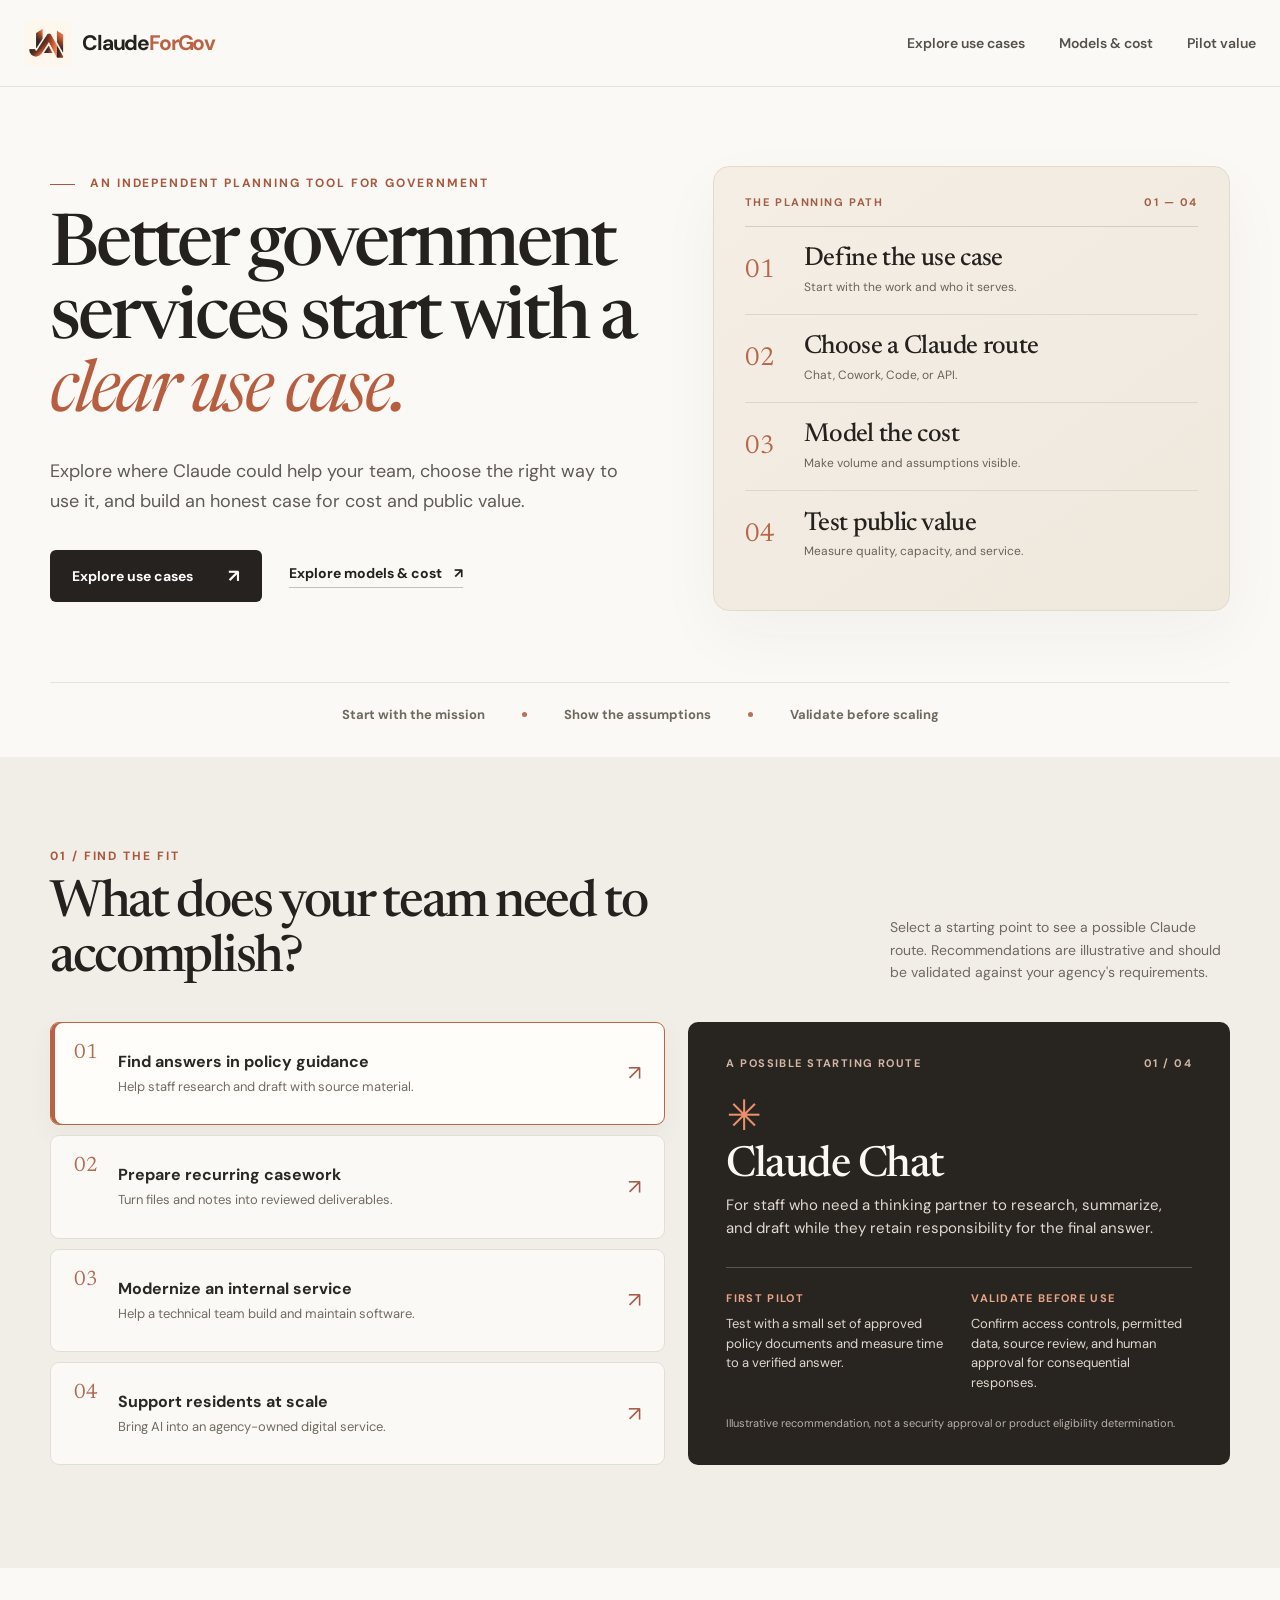
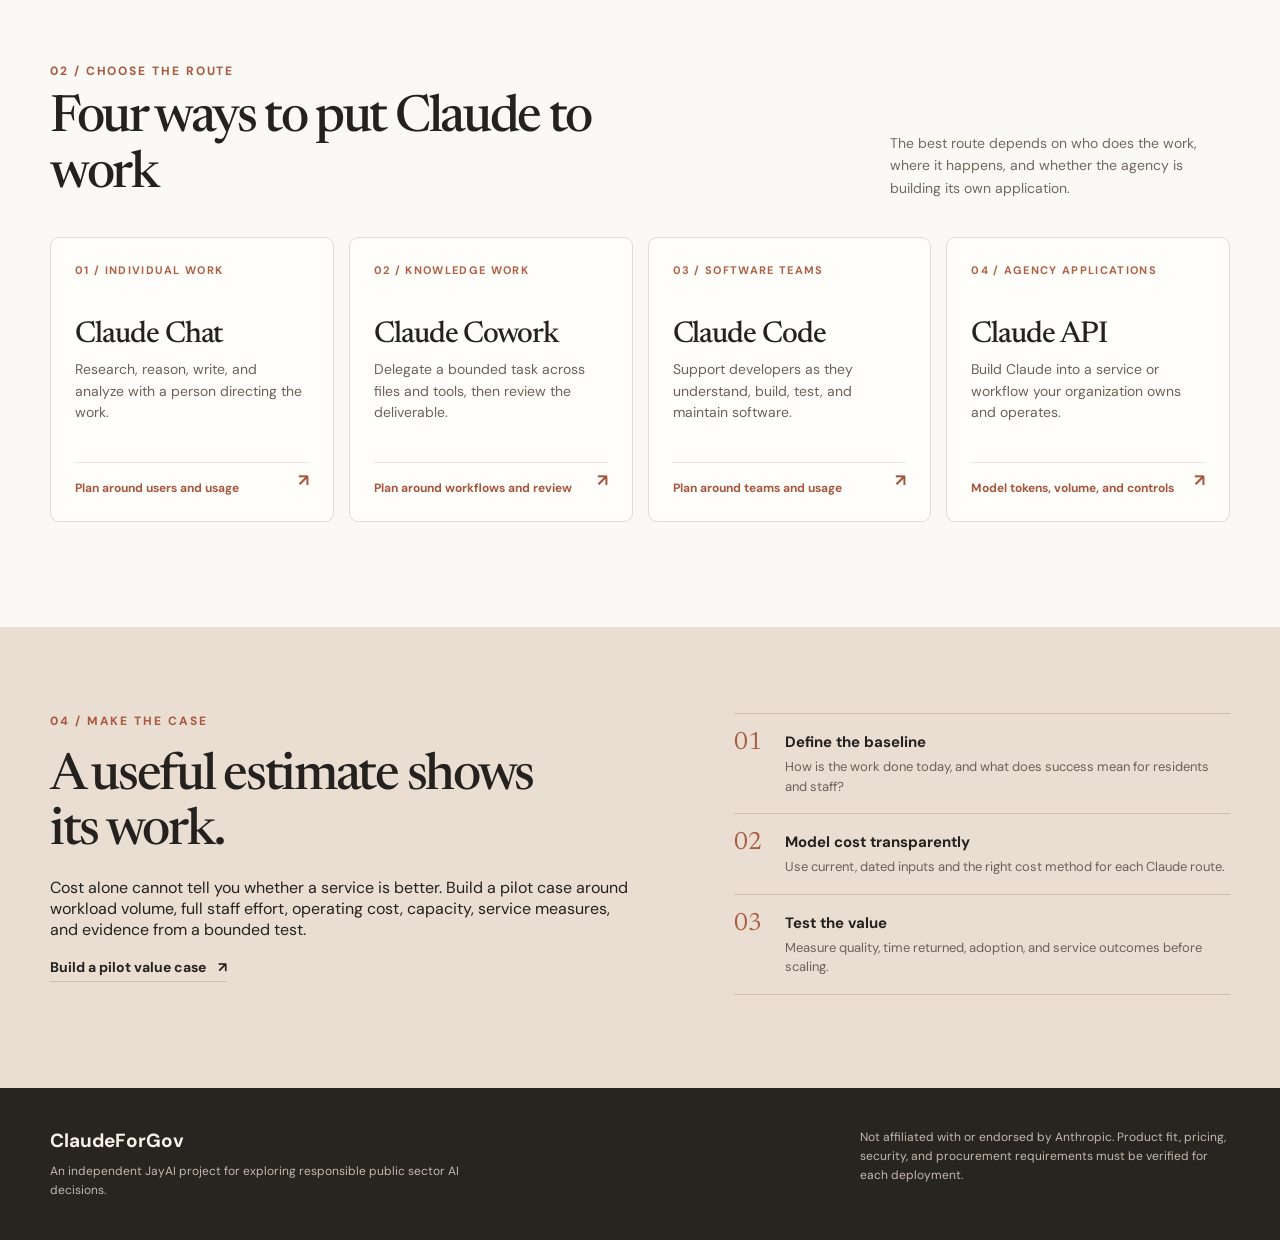
==== index.html @ d227c463 "Add pilot value planner and use case cost handoffs" ====
<!doctype html>
<html lang="en">
  <head>
    <meta charset="UTF-8" />
    <meta name="viewport" content="width=device-width, initial-scale=1" />
    <meta name="theme-color" content="#faf9f5" />
    <meta name="description" content="Explore how government teams could use Claude to improve service delivery, estimate cost, and plan measurable outcomes." />
    <title>ClaudeForGov | Explore a path from use case to public value</title>
    <link rel="icon" href="assets/claudeforgov-jayai-logo-clay.png" type="image/png" />
    <link rel="stylesheet" href="styles.css" />
    <script src="app.js" defer></script>
  </head>
  <body>
    <a class="skip-link" href="#main">Skip to content</a>
    <header class="site-header">
      <div class="header-inner">
        <a class="brand" href="#top" aria-label="ClaudeForGov home">
          <img src="assets/claudeforgov-jayai-logo-clay.png" alt="" width="48" height="48" />
          <span>Claude<span class="brand-accent">ForGov</span></span>
        </a>
        <nav aria-label="Main navigation">
          <a href="use-cases.html">Explore use cases</a>
          <a href="models.html">Models & cost</a>
          <a href="pilot-value.html">Pilot value</a>
        </nav>
      </div>
    </header>

    <main id="main">
      <section class="hero wrap" id="top" aria-labelledby="hero-title">
        <div class="hero-copy">
          <p class="eyebrow"><span class="eyebrow-rule"></span> An independent planning tool for government</p>
          <h1 id="hero-title">Better government services start with a <em>clear use case.</em></h1>
          <p class="hero-lede">Explore where Claude could help your team, choose the right way to use it, and build an honest case for cost and public value.</p>
          <div class="hero-actions">
            <a class="button button-primary" href="use-cases.html">Explore use cases <span aria-hidden="true">↗</span></a>
            <a class="text-link" href="models.html">Explore models & cost <span aria-hidden="true">↗</span></a>
          </div>
        </div>
        <div class="hero-path">
          <div class="path-heading"><span>The planning path</span><span>01 — 04</span></div>
          <ol class="path-steps">
            <li><span class="path-number">01</span><div><strong>Define the use case</strong><p>Start with the work and who it serves.</p></div></li>
            <li><span class="path-number">02</span><div><strong>Choose a Claude route</strong><p>Chat, Cowork, Code, or API.</p></div></li>
            <li><span class="path-number">03</span><div><strong>Model the cost</strong><p>Make volume and assumptions visible.</p></div></li>
            <li><span class="path-number">04</span><div><strong>Test public value</strong><p>Measure quality, capacity, and service.</p></div></li>
          </ol>
        </div>
      </section>

      <div class="trust-line wrap" aria-label="Planning principles">
        <span>Start with the mission</span><span class="principle-separator" aria-hidden="true"></span>
        <span>Show the assumptions</span><span class="principle-separator" aria-hidden="true"></span>
        <span>Validate before scaling</span>
      </div>

      <section class="explore-section" id="explore" aria-labelledby="explore-title">
        <div class="wrap">
          <div class="section-heading">
            <div><p class="eyebrow">01 / Find the fit</p><h2 id="explore-title">What does your team need to accomplish?</h2></div>
            <p>Select a starting point to see a possible Claude route. Recommendations are illustrative and should be validated against your agency's requirements.</p>
          </div>
          <div class="explore-layout">
            <div class="scenario-list" role="group" aria-label="Government use case examples">
              <button class="scenario is-active" type="button" data-scenario="policy" aria-pressed="true"><span class="scenario-number">01</span><span class="scenario-text"><strong>Find answers in policy guidance</strong><small>Help staff research and draft with source material.</small></span><span class="scenario-arrow" aria-hidden="true">↗</span></button>
              <button class="scenario" type="button" data-scenario="casework" aria-pressed="false"><span class="scenario-number">02</span><span class="scenario-text"><strong>Prepare recurring casework</strong><small>Turn files and notes into reviewed deliverables.</small></span><span class="scenario-arrow" aria-hidden="true">↗</span></button>
              <button class="scenario" type="button" data-scenario="software" aria-pressed="false"><span class="scenario-number">03</span><span class="scenario-text"><strong>Modernize an internal service</strong><small>Help a technical team build and maintain software.</small></span><span class="scenario-arrow" aria-hidden="true">↗</span></button>
              <button class="scenario" type="button" data-scenario="resident" aria-pressed="false"><span class="scenario-number">04</span><span class="scenario-text"><strong>Support residents at scale</strong><small>Bring AI into an agency-owned digital service.</small></span><span class="scenario-arrow" aria-hidden="true">↗</span></button>
            </div>
            <article class="recommendation" aria-live="polite" aria-atomic="true">
              <div class="recommendation-top"><span class="result-label">A possible starting route</span><span class="result-indicator" id="result-index">01 / 04</span></div>
              <div class="route-symbol" aria-hidden="true" id="route-symbol">✳</div>
              <h3 id="route-title">Claude Chat</h3>
              <p class="result-purpose" id="route-purpose">For staff who need a thinking partner to research, summarize, and draft while they retain responsibility for the final answer.</p>
              <div class="result-divider"></div>
              <dl class="result-details"><div><dt>First pilot</dt><dd id="pilot-text">Test with a small set of approved policy documents and measure time to a verified answer.</dd></div><div><dt>Validate before use</dt><dd id="check-text">Confirm access controls, permitted data, source review, and human approval for consequential responses.</dd></div></dl>
              <p class="result-note">Illustrative recommendation, not a security approval or product eligibility determination.</p>
            </article>
          </div>
        </div>
      </section>

      <section class="routes-section wrap" id="routes" aria-labelledby="routes-title">
        <div class="section-heading routes-heading"><div><p class="eyebrow">02 / Choose the route</p><h2 id="routes-title">Four ways to put Claude to work</h2></div><p>The best route depends on who does the work, where it happens, and whether the agency is building its own application.</p></div>
        <div class="route-grid">
          <article class="route-card"><span class="route-card-index">01 / Individual work</span><h3>Claude Chat</h3><p>Research, reason, write, and analyze with a person directing the work.</p><span class="route-card-foot">Plan around users and usage <span aria-hidden="true">↗</span></span></article>
          <article class="route-card"><span class="route-card-index">02 / Knowledge work</span><h3>Claude Cowork</h3><p>Delegate a bounded task across files and tools, then review the deliverable.</p><span class="route-card-foot">Plan around workflows and review <span aria-hidden="true">↗</span></span></article>
          <article class="route-card"><span class="route-card-index">03 / Software teams</span><h3>Claude Code</h3><p>Support developers as they understand, build, test, and maintain software.</p><span class="route-card-foot">Plan around teams and usage <span aria-hidden="true">↗</span></span></article>
          <article class="route-card"><span class="route-card-index">04 / Agency applications</span><h3>Claude API</h3><p>Build Claude into a service or workflow your organization owns and operates.</p><a class="route-card-foot" href="models.html">Model tokens, volume, and controls <span aria-hidden="true">↗</span></a></article>
        </div>
      </section>

      <section class="approach-section" id="approach" aria-labelledby="approach-title"><div class="wrap approach-layout"><div><p class="eyebrow">04 / Make the case</p><h2 id="approach-title">A useful estimate shows its work.</h2><p>Cost alone cannot tell you whether a service is better. Build a pilot case around workload volume, full staff effort, operating cost, capacity, service measures, and evidence from a bounded test.</p><a class="text-link" href="pilot-value.html">Build a pilot value case <span aria-hidden="true">↗</span></a></div><ol class="approach-steps"><li><span>01</span><div><strong>Define the baseline</strong><p>How is the work done today, and what does success mean for residents and staff?</p></div></li><li><span>02</span><div><strong>Model cost transparently</strong><p>Use current, dated inputs and the right cost method for each Claude route.</p></div></li><li><span>03</span><div><strong>Test the value</strong><p>Measure quality, time returned, adoption, and service outcomes before scaling.</p></div></li></ol></div></section>
    </main>

    <footer class="site-footer"><div class="wrap footer-inner"><div><strong>ClaudeForGov</strong><p>An independent JayAI project for exploring responsible public sector AI decisions.</p></div><p>Not affiliated with or endorsed by Anthropic. Product fit, pricing, security, and procurement requirements must be verified for each deployment.</p></div></footer>
  </body>
</html>
---- styles.css ----
@import url('https://fonts.googleapis.com/css2?family=DM+Sans:wght@400;500;600;700&family=Newsreader:opsz,wght@6..72,400;6..72,500;6..72,600&display=swap');

:root{font-family:'DM Sans',system-ui,sans-serif;color:#24211e;background:#faf9f5;font-synthesis:none;scroll-behavior:smooth}
*{box-sizing:border-box}body{margin:0}button,a{font:inherit}a{color:inherit;text-decoration:none}button{cursor:pointer;color:inherit}img{display:block;max-width:100%}.wrap{width:min(1180px,calc(100% - 48px));margin-inline:auto}.skip-link{position:absolute;left:16px;top:-80px;background:#24211e;color:#fff;padding:12px;z-index:10}.skip-link:focus{top:10px}a:focus-visible,button:focus-visible{outline:3px solid #bd694b;outline-offset:4px}
.site-header{border-bottom:1px solid #e7e2d9;background:#faf9f5}.header-inner{width:min(1280px,calc(100% - 48px));margin:auto;min-height:86px;display:flex;align-items:center;justify-content:space-between;gap:30px}.brand{display:flex;align-items:center;gap:10px;font-size:21px;font-weight:700;letter-spacing:-.055em;white-space:nowrap}.brand img{width:48px;height:48px;object-fit:cover;border-radius:9px}.brand-accent{color:#ba6245}.site-header nav{display:flex;gap:34px;font-size:14px;font-weight:600;color:#55504a}.site-header nav a:hover,.text-link:hover{color:#b96043}
.hero{min-height:595px;display:grid;grid-template-columns:minmax(0,1.08fr) minmax(0,.92fr);align-items:center;gap:56px;padding-block:72px 64px}.eyebrow{font-size:12px;font-weight:700;letter-spacing:.16em;text-transform:uppercase;color:#a9573d;margin:0 0 21px}.eyebrow-rule{display:inline-block;width:25px;height:1px;background:currentColor;vertical-align:middle;margin-right:10px}.hero h1,.section-heading h2,.approach-layout h2{font-family:Newsreader,Georgia,serif;letter-spacing:-.045em;font-weight:500}.hero h1{font-size:clamp(51px,5.6vw,80px);line-height:1.02;max-width:720px;margin:0}.hero h1 em{font-weight:400;color:#b85e40}.hero-lede{font-size:18px;line-height:1.65;max-width:590px;color:#625b54;margin:26px 0 33px}.hero-actions{display:flex;align-items:center;gap:27px;flex-wrap:wrap}.button{display:inline-flex;align-items:center;justify-content:center;gap:35px;padding:17px 22px;border-radius:6px;font-weight:700;font-size:14px}.button-primary{background:#25221f;color:white}.button-primary:hover{background:#a9573d}.button span{font-size:18px;line-height:0}.text-link{font-size:14px;font-weight:700;border-bottom:1px solid #c7bfb6;padding-bottom:5px}.text-link span{margin-left:9px}
.hero-path{min-height:445px;min-width:0;padding:28px 31px 26px;border:1px solid #e5d9ca;border-radius:16px;background:linear-gradient(145deg,#f5eee5,#eee8dd);box-shadow:0 24px 65px #5138290b}.path-heading{display:flex;justify-content:space-between;gap:15px;padding-bottom:17px;border-bottom:1px solid #d9cbbd;color:#a35e46;font-size:11px;font-weight:700;letter-spacing:.14em;text-transform:uppercase}.path-steps{list-style:none;margin:0;padding:0}.path-steps li{display:grid;grid-template-columns:42px minmax(0,1fr);gap:17px;align-items:center;min-height:88px;border-bottom:1px solid #e0d5c8}.path-steps li:last-child{border-bottom:0}.path-number{font-family:Newsreader,Georgia,serif;font-size:26px;color:#b9674b}.path-steps strong{display:block;font-family:Newsreader,Georgia,serif;font-size:26px;font-weight:500;letter-spacing:-.025em;line-height:1.1}.path-steps p{margin:5px 0 0;color:#6d6259;font-size:12px;line-height:1.45}
.trust-line{display:flex;align-items:center;justify-content:center;gap:37px;padding:23px 0 34px;color:#71685f;font-size:13px;font-weight:700;border-top:1px solid #e9e3da}.principle-separator{width:5px;height:5px;flex:0 0 5px;border-radius:50%;background:#ba7056}
.explore-section{background:#f1eee8;padding:91px 0 103px}.section-heading{display:flex;align-items:end;justify-content:space-between;gap:55px;margin-bottom:34px}.section-heading .eyebrow{margin-bottom:13px}.section-heading h2,.approach-layout h2{font-size:clamp(38px,4vw,56px);line-height:1.08;margin:0;max-width:650px}.section-heading>p{max-width:340px;margin:0 0 4px;color:#716960;font-size:14px;line-height:1.6}.explore-layout{display:grid;grid-template-columns:1fr .88fr;gap:23px}.scenario-list{display:grid;gap:10px}.scenario{background:#faf9f5;border:1px solid #e3ddd4;border-radius:9px;display:flex;align-items:center;text-align:left;gap:20px;min-height:98px;padding:20px 23px;color:#2b2723;transition:background .18s,border-color .18s,transform .18s}.scenario:hover{border-color:#bb806c;transform:translateY(-2px)}.scenario.is-active{background:#fffdf9;border-color:#b96447;box-shadow:inset 4px 0 #ba6245,0 9px 24px #4a37200d}.scenario-number{align-self:flex-start;font-family:Newsreader,serif;font-size:21px;color:#b5694f}.scenario-text{display:grid;gap:6px;flex:1}.scenario-text strong{font-size:16px}.scenario-text small{font-size:13px;line-height:1.4;color:#746b62}.scenario-arrow{color:#a35d47;font-size:21px}.recommendation{background:#282521;color:#fbf8f3;border-radius:10px;min-height:425px;padding:34px 38px;display:flex;flex-direction:column}.recommendation-top{display:flex;justify-content:space-between;gap:15px;font-size:11px;font-weight:700;letter-spacing:.13em;text-transform:uppercase;color:#d2b5a4}.route-symbol{font-size:42px;color:#e9916b;margin:25px 0 7px;line-height:1}.recommendation h3{font-family:Newsreader,serif;font-weight:500;font-size:43px;letter-spacing:-.035em;margin:0 0 7px}.result-purpose{font-size:15px;line-height:1.55;color:#e1d8cf;margin:0}.result-divider{height:1px;background:#5c554e;margin:27px 0 23px}.result-details{display:grid;grid-template-columns:1fr 1fr;gap:24px;margin:0}.result-details dt{font-size:11px;letter-spacing:.12em;text-transform:uppercase;font-weight:700;color:#e7a487;margin-bottom:9px}.result-details dd{margin:0;font-size:13px;line-height:1.5;color:#e0d7cd}.result-note{margin:auto 0 0;padding-top:24px;font-size:11px;color:#b9afa5;line-height:1.4}
.routes-section{padding-block:95px 105px}.route-grid{display:grid;grid-template-columns:repeat(4,minmax(0,1fr));gap:15px}.route-card{min-height:285px;border:1px solid #e3dcd2;border-radius:9px;background:#fffefa;padding:25px 24px;display:flex;flex-direction:column}.route-card-index{color:#ae6147;font-size:11px;letter-spacing:.12em;text-transform:uppercase;font-weight:700}.route-card h3{font-family:Newsreader,serif;font-size:30px;font-weight:500;letter-spacing:-.035em;margin:43px 0 9px}.route-card p{font-size:14px;line-height:1.55;color:#6a625a;margin:0}.route-card-foot{display:flex;justify-content:space-between;gap:8px;color:#a4573e;font-size:12px;font-weight:700;border-top:1px solid #ece5db;padding-top:17px;margin-top:auto}.route-card-foot span{font-size:17px;line-height:0}
.approach-section{background:#e9ded1;padding:86px 0 93px}.approach-layout{display:grid;grid-template-columns:1fr .85fr;gap:100px}.approach-layout h2{max-width:500px}.approach-layout>div>p:last-child{font-size:16px;line-height:1.65;color:#5c544d;max-width:530px}.approach-steps{list-style:none;padding:0;margin:0}.approach-steps li{display:flex;gap:23px;padding:17px 0;border-bottom:1px solid #cdbeb0}.approach-steps li:first-child{border-top:1px solid #cdbeb0}.approach-steps li>span{font-family:Newsreader,serif;font-size:25px;color:#a85d43}.approach-steps strong{font-size:15px}.approach-steps p{font-size:13px;line-height:1.5;color:#6a625a;margin:5px 0 0}.site-footer{background:#282521;color:#f8f2e9;padding:40px 0}.footer-inner{display:flex;justify-content:space-between;gap:40px}.footer-inner>div{max-width:420px}.footer-inner strong{font-size:19px}.footer-inner p{font-size:12px;line-height:1.6;color:#c2b8ae;margin:9px 0 0}.footer-inner>p{max-width:370px;margin:0}
@media(max-width:960px){.hero{gap:25px}.hero-path{padding:22px;min-height:390px}.path-steps li{min-height:78px}.path-steps strong{font-size:23px}.route-grid{grid-template-columns:repeat(2,1fr)}.approach-layout{gap:50px}.explore-layout{grid-template-columns:1fr}.recommendation{min-height:370px}}
@media(max-width:680px){.wrap,.header-inner{width:min(100% - 32px,1180px)}.header-inner{min-height:92px;flex-wrap:wrap;align-content:center;gap:8px}.brand{font-size:19px}.brand img{width:36px;height:36px}.site-header nav{width:100%;gap:18px;font-size:11px;overflow-x:auto;white-space:nowrap;padding-bottom:3px}.hero{display:flex;flex-direction:column;align-items:stretch;gap:35px;padding-block:57px 30px;min-height:0}.hero h1{font-size:clamp(47px,12vw,65px)}.hero-lede{font-size:16px}.hero-path{min-height:0;padding:19px 21px;border-radius:12px}.path-heading{padding-bottom:12px;font-size:10px}.path-steps li{grid-template-columns:32px minmax(0,1fr);gap:12px;min-height:66px}.path-number{font-size:22px}.path-steps strong{font-size:21px}.path-steps p{font-size:11px;margin-top:2px}.trust-line{gap:12px;justify-content:space-between;font-size:10px;text-align:center;padding:20px 0 24px}.principle-separator{width:4px;height:4px;flex-basis:4px}.explore-section,.routes-section,.approach-section{padding-block:65px}.section-heading{display:block}.section-heading h2,.approach-layout h2{font-size:42px}.section-heading>p{max-width:100%;margin-top:17px}.scenario{min-height:88px;padding:17px;gap:13px}.scenario-text strong{font-size:14px}.scenario-text small{font-size:12px}.recommendation{padding:27px 24px}.result-details{grid-template-columns:1fr;gap:17px}.route-grid{grid-template-columns:1fr}.route-card{min-height:220px}.route-card h3{margin-top:26px}.approach-layout{grid-template-columns:1fr;gap:30px}.footer-inner{display:block}.footer-inner>p{margin-top:25px}}
@media(prefers-reduced-motion:reduce){:root{scroll-behavior:auto}.scenario{transition:none}}
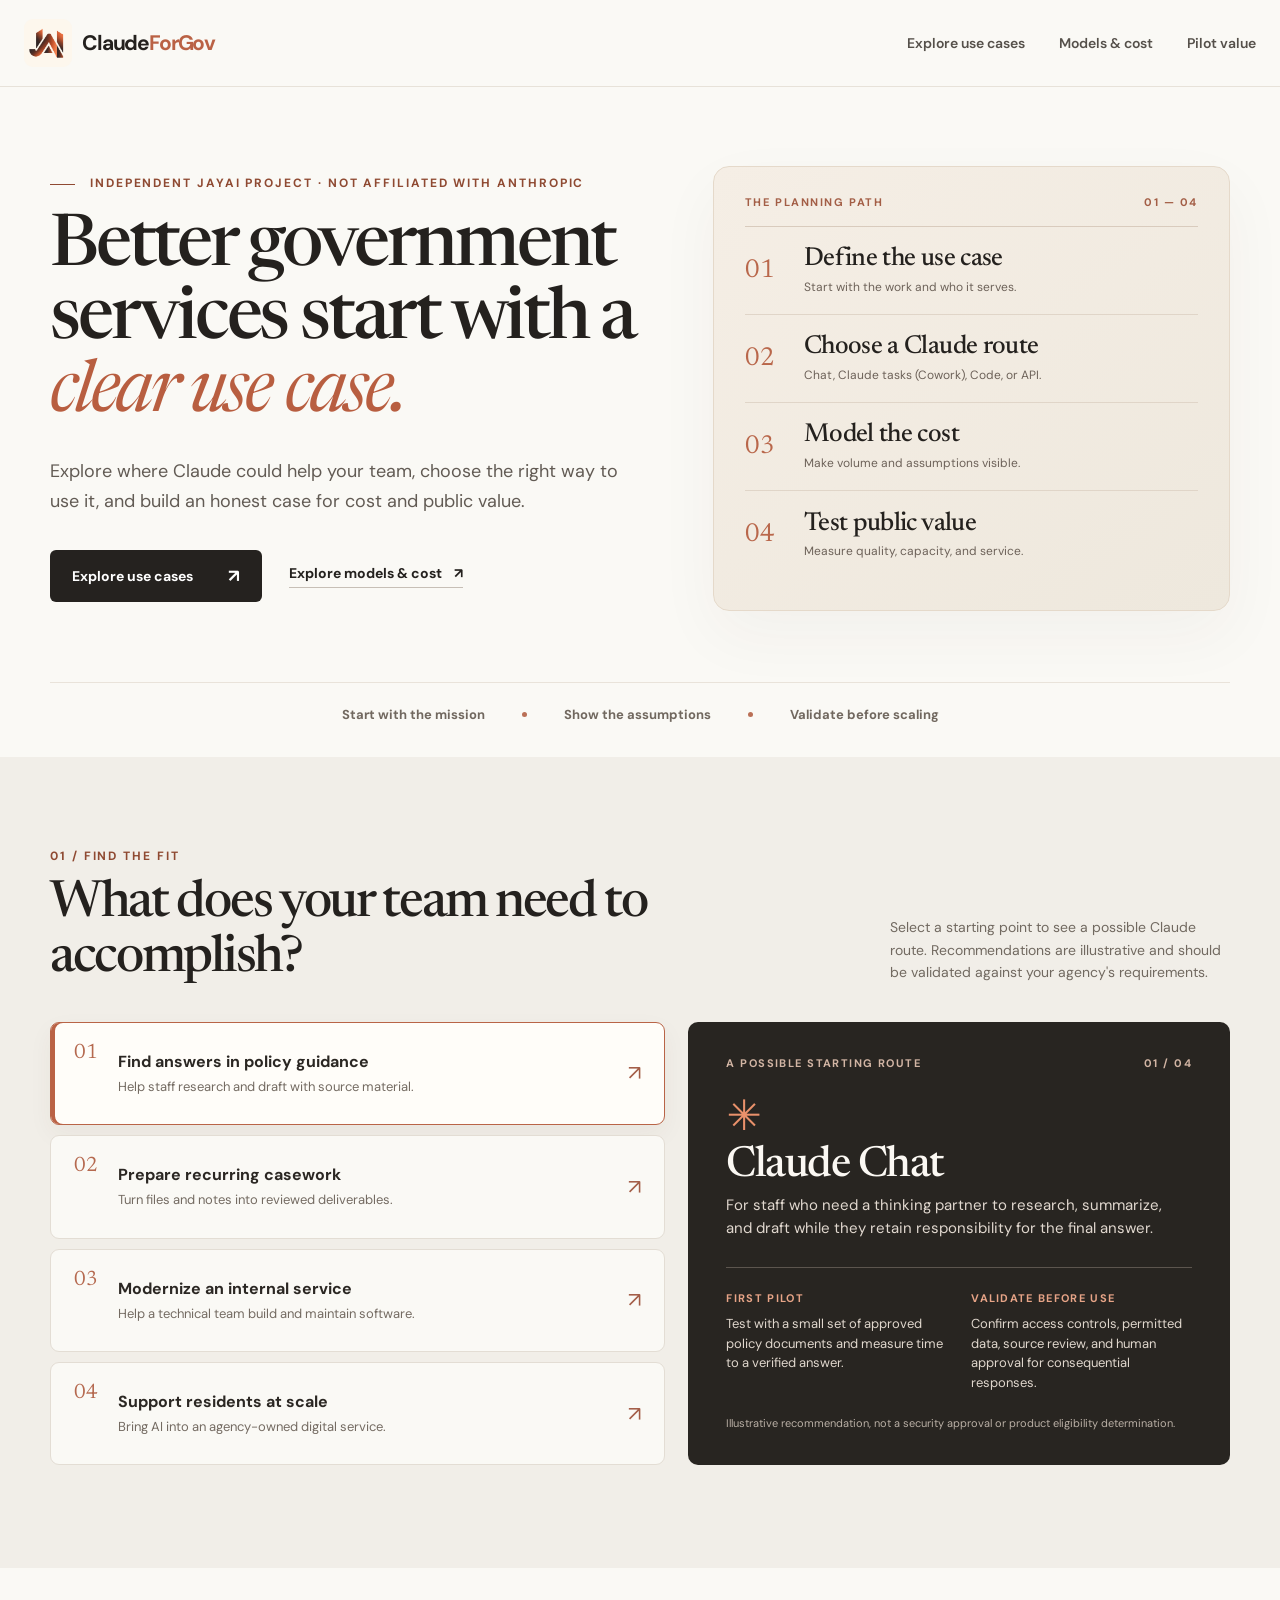
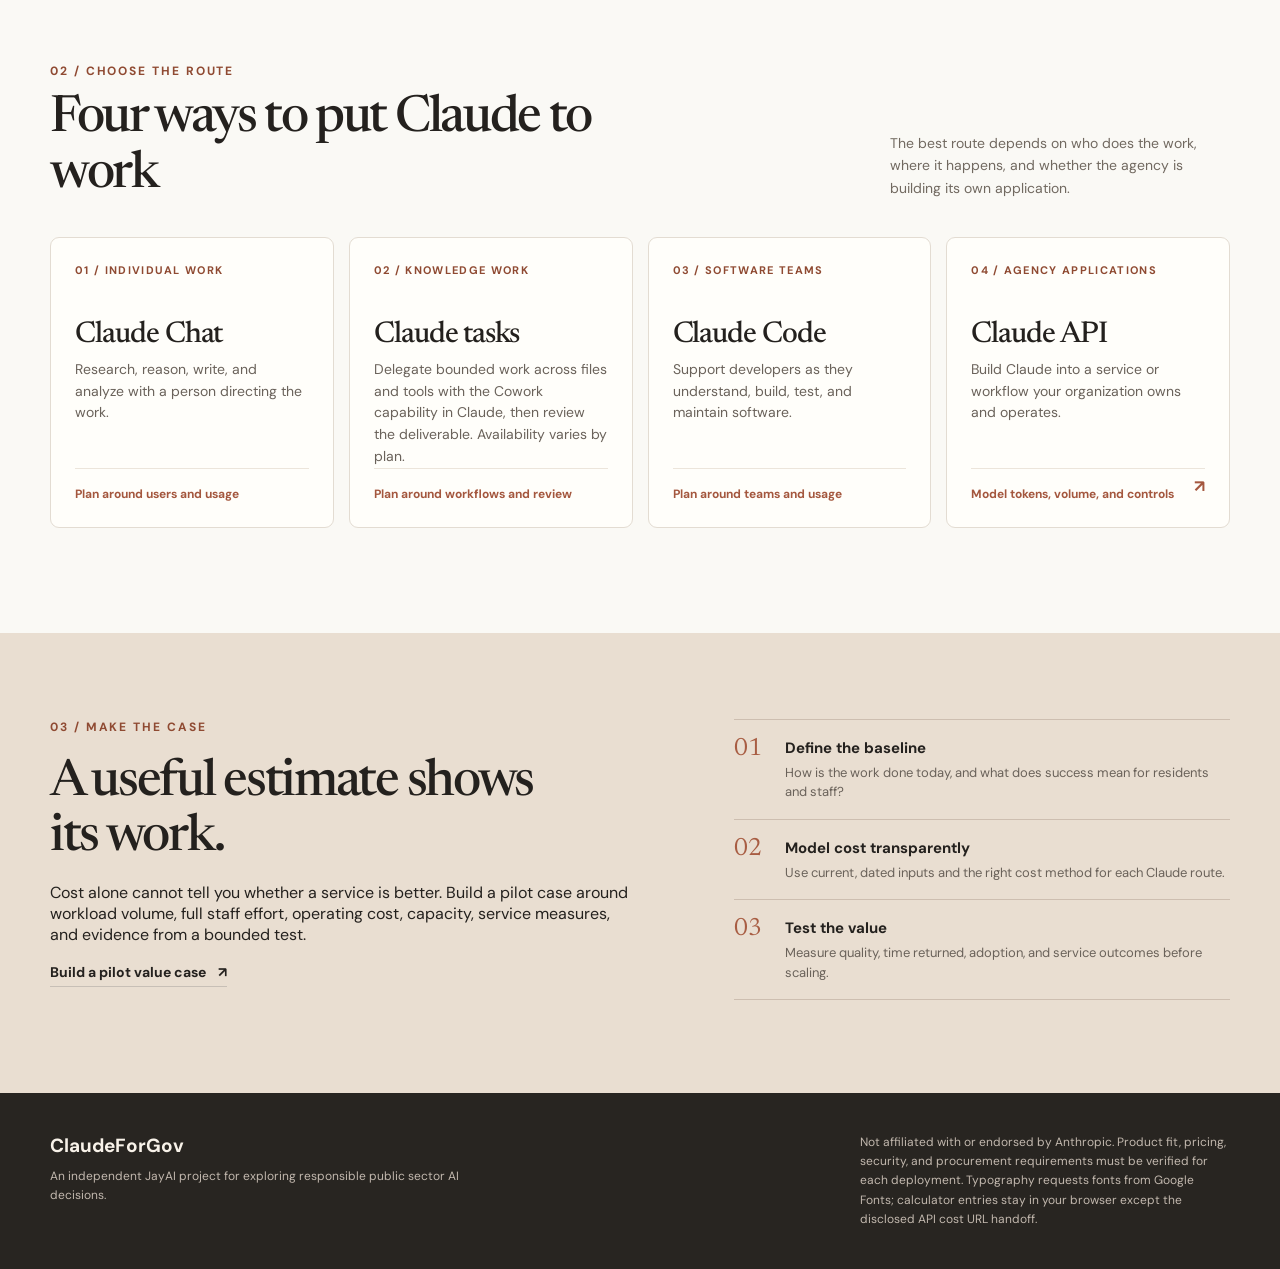
==== commit 14f4368b: "Address adversarial review findings in product guidance and calculators" ====
--- a/index.html
+++ b/index.html
@@ -29,7 +29,7 @@
     <main id="main">
       <section class="hero wrap" id="top" aria-labelledby="hero-title">
         <div class="hero-copy">
-          <p class="eyebrow"><span class="eyebrow-rule"></span> An independent planning tool for government</p>
+          <p class="eyebrow"><span class="eyebrow-rule"></span> Independent JayAI project · Not affiliated with Anthropic</p>
           <h1 id="hero-title">Better government services start with a <em>clear use case.</em></h1>
           <p class="hero-lede">Explore where Claude could help your team, choose the right way to use it, and build an honest case for cost and public value.</p>
           <div class="hero-actions">
@@ -41,7 +41,7 @@
           <div class="path-heading"><span>The planning path</span><span>01 — 04</span></div>
           <ol class="path-steps">
             <li><span class="path-number">01</span><div><strong>Define the use case</strong><p>Start with the work and who it serves.</p></div></li>
-            <li><span class="path-number">02</span><div><strong>Choose a Claude route</strong><p>Chat, Cowork, Code, or API.</p></div></li>
+            <li><span class="path-number">02</span><div><strong>Choose a Claude route</strong><p>Chat, Claude tasks (Cowork), Code, or API.</p></div></li>
             <li><span class="path-number">03</span><div><strong>Model the cost</strong><p>Make volume and assumptions visible.</p></div></li>
             <li><span class="path-number">04</span><div><strong>Test public value</strong><p>Measure quality, capacity, and service.</p></div></li>
           </ol>
@@ -83,16 +83,16 @@
       <section class="routes-section wrap" id="routes" aria-labelledby="routes-title">
         <div class="section-heading routes-heading"><div><p class="eyebrow">02 / Choose the route</p><h2 id="routes-title">Four ways to put Claude to work</h2></div><p>The best route depends on who does the work, where it happens, and whether the agency is building its own application.</p></div>
         <div class="route-grid">
-          <article class="route-card"><span class="route-card-index">01 / Individual work</span><h3>Claude Chat</h3><p>Research, reason, write, and analyze with a person directing the work.</p><span class="route-card-foot">Plan around users and usage <span aria-hidden="true">↗</span></span></article>
-          <article class="route-card"><span class="route-card-index">02 / Knowledge work</span><h3>Claude Cowork</h3><p>Delegate a bounded task across files and tools, then review the deliverable.</p><span class="route-card-foot">Plan around workflows and review <span aria-hidden="true">↗</span></span></article>
-          <article class="route-card"><span class="route-card-index">03 / Software teams</span><h3>Claude Code</h3><p>Support developers as they understand, build, test, and maintain software.</p><span class="route-card-foot">Plan around teams and usage <span aria-hidden="true">↗</span></span></article>
+          <article class="route-card"><span class="route-card-index">01 / Individual work</span><h3>Claude Chat</h3><p>Research, reason, write, and analyze with a person directing the work.</p><span class="route-card-foot">Plan around users and usage</span></article>
+          <article class="route-card"><span class="route-card-index">02 / Knowledge work</span><h3>Claude tasks</h3><p>Delegate bounded work across files and tools with the Cowork capability in Claude, then review the deliverable. Availability varies by plan.</p><span class="route-card-foot">Plan around workflows and review</span></article>
+          <article class="route-card"><span class="route-card-index">03 / Software teams</span><h3>Claude Code</h3><p>Support developers as they understand, build, test, and maintain software.</p><span class="route-card-foot">Plan around teams and usage</span></article>
           <article class="route-card"><span class="route-card-index">04 / Agency applications</span><h3>Claude API</h3><p>Build Claude into a service or workflow your organization owns and operates.</p><a class="route-card-foot" href="models.html">Model tokens, volume, and controls <span aria-hidden="true">↗</span></a></article>
         </div>
       </section>
 
-      <section class="approach-section" id="approach" aria-labelledby="approach-title"><div class="wrap approach-layout"><div><p class="eyebrow">04 / Make the case</p><h2 id="approach-title">A useful estimate shows its work.</h2><p>Cost alone cannot tell you whether a service is better. Build a pilot case around workload volume, full staff effort, operating cost, capacity, service measures, and evidence from a bounded test.</p><a class="text-link" href="pilot-value.html">Build a pilot value case <span aria-hidden="true">↗</span></a></div><ol class="approach-steps"><li><span>01</span><div><strong>Define the baseline</strong><p>How is the work done today, and what does success mean for residents and staff?</p></div></li><li><span>02</span><div><strong>Model cost transparently</strong><p>Use current, dated inputs and the right cost method for each Claude route.</p></div></li><li><span>03</span><div><strong>Test the value</strong><p>Measure quality, time returned, adoption, and service outcomes before scaling.</p></div></li></ol></div></section>
+      <section class="approach-section" id="approach" aria-labelledby="approach-title"><div class="wrap approach-layout"><div><p class="eyebrow">03 / Make the case</p><h2 id="approach-title">A useful estimate shows its work.</h2><p>Cost alone cannot tell you whether a service is better. Build a pilot case around workload volume, full staff effort, operating cost, capacity, service measures, and evidence from a bounded test.</p><a class="text-link" href="pilot-value.html">Build a pilot value case <span aria-hidden="true">↗</span></a></div><ol class="approach-steps"><li><span>01</span><div><strong>Define the baseline</strong><p>How is the work done today, and what does success mean for residents and staff?</p></div></li><li><span>02</span><div><strong>Model cost transparently</strong><p>Use current, dated inputs and the right cost method for each Claude route.</p></div></li><li><span>03</span><div><strong>Test the value</strong><p>Measure quality, time returned, adoption, and service outcomes before scaling.</p></div></li></ol></div></section>
     </main>
 
-    <footer class="site-footer"><div class="wrap footer-inner"><div><strong>ClaudeForGov</strong><p>An independent JayAI project for exploring responsible public sector AI decisions.</p></div><p>Not affiliated with or endorsed by Anthropic. Product fit, pricing, security, and procurement requirements must be verified for each deployment.</p></div></footer>
+    <footer class="site-footer"><div class="wrap footer-inner"><div><strong>ClaudeForGov</strong><p>An independent JayAI project for exploring responsible public sector AI decisions.</p></div><p>Not affiliated with or endorsed by Anthropic. Product fit, pricing, security, and procurement requirements must be verified for each deployment. Typography requests fonts from Google Fonts; calculator entries stay in your browser except the disclosed API cost URL handoff.</p></div></footer>
   </body>
 </html>
--- a/styles.css
+++ b/styles.css
@@ -12,3 +12,11 @@
 @media(max-width:960px){.hero{gap:25px}.hero-path{padding:22px;min-height:390px}.path-steps li{min-height:78px}.path-steps strong{font-size:23px}.route-grid{grid-template-columns:repeat(2,1fr)}.approach-layout{gap:50px}.explore-layout{grid-template-columns:1fr}.recommendation{min-height:370px}}
 @media(max-width:680px){.wrap,.header-inner{width:min(100% - 32px,1180px)}.header-inner{min-height:92px;flex-wrap:wrap;align-content:center;gap:8px}.brand{font-size:19px}.brand img{width:36px;height:36px}.site-header nav{width:100%;gap:18px;font-size:11px;overflow-x:auto;white-space:nowrap;padding-bottom:3px}.hero{display:flex;flex-direction:column;align-items:stretch;gap:35px;padding-block:57px 30px;min-height:0}.hero h1{font-size:clamp(47px,12vw,65px)}.hero-lede{font-size:16px}.hero-path{min-height:0;padding:19px 21px;border-radius:12px}.path-heading{padding-bottom:12px;font-size:10px}.path-steps li{grid-template-columns:32px minmax(0,1fr);gap:12px;min-height:66px}.path-number{font-size:22px}.path-steps strong{font-size:21px}.path-steps p{font-size:11px;margin-top:2px}.trust-line{gap:12px;justify-content:space-between;font-size:10px;text-align:center;padding:20px 0 24px}.principle-separator{width:4px;height:4px;flex-basis:4px}.explore-section,.routes-section,.approach-section{padding-block:65px}.section-heading{display:block}.section-heading h2,.approach-layout h2{font-size:42px}.section-heading>p{max-width:100%;margin-top:17px}.scenario{min-height:88px;padding:17px;gap:13px}.scenario-text strong{font-size:14px}.scenario-text small{font-size:12px}.recommendation{padding:27px 24px}.result-details{grid-template-columns:1fr;gap:17px}.route-grid{grid-template-columns:1fr}.route-card{min-height:220px}.route-card h3{margin-top:26px}.approach-layout{grid-template-columns:1fr;gap:30px}.footer-inner{display:block}.footer-inner>p{margin-top:25px}}
 @media(prefers-reduced-motion:reduce){:root{scroll-behavior:auto}.scenario{transition:none}}
+.independence-banner{margin:0;background:#eee7dd;border-bottom:1px solid #d9cabc;color:#523b32;padding:9px 24px;text-align:center;font-size:12px;font-weight:700;letter-spacing:.02em}
+.field-error{display:block;color:#9c382c;font-size:11px;line-height:1.4;font-weight:700;margin:4px 0 0}
+.field-error:empty{display:none}
+[aria-invalid="true"]{border-color:#9c382c!important}
+.noscript-note{padding:16px;text-align:center;background:#fff1e7;color:#592e21}
+.eyebrow,.route-card-index{color:#8f4a32}
+.site-header nav a{display:inline-flex;align-items:center;min-height:30px}
+.catalog-view button span{opacity:1;color:#554e46}
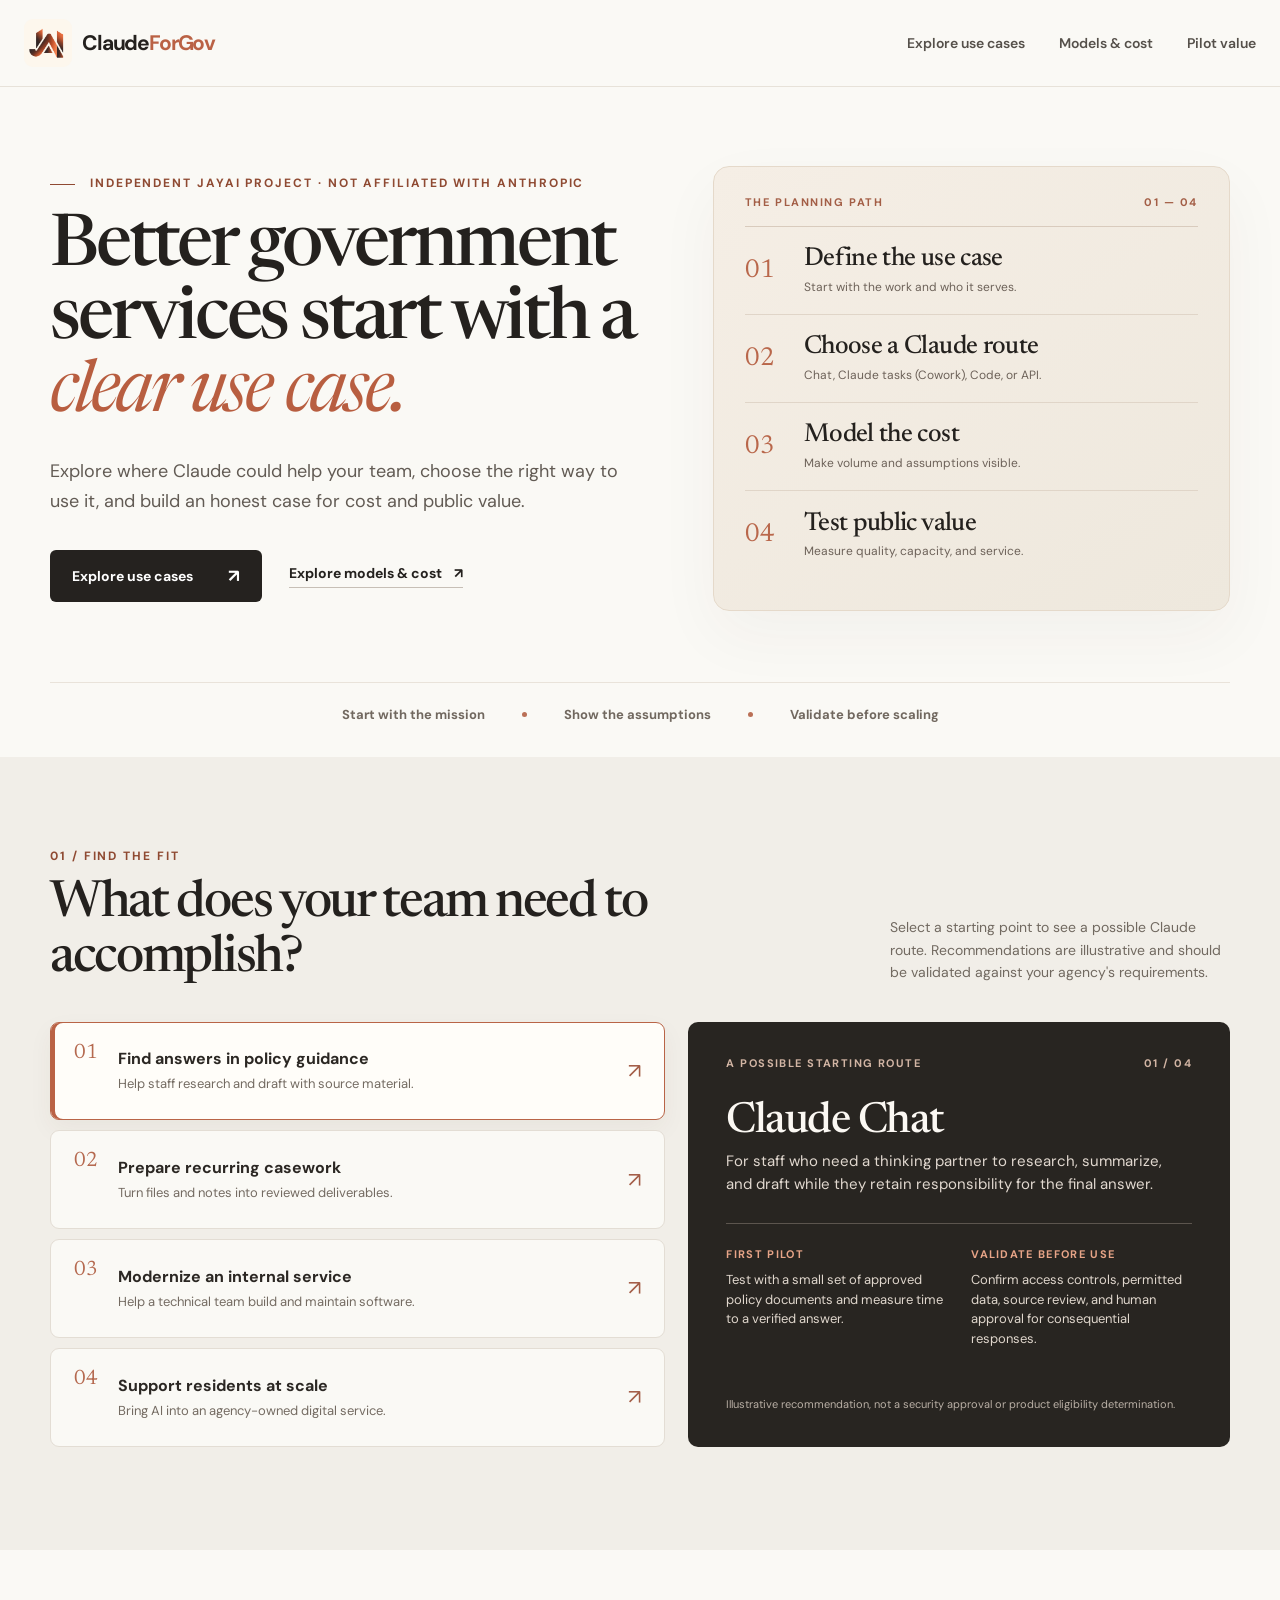
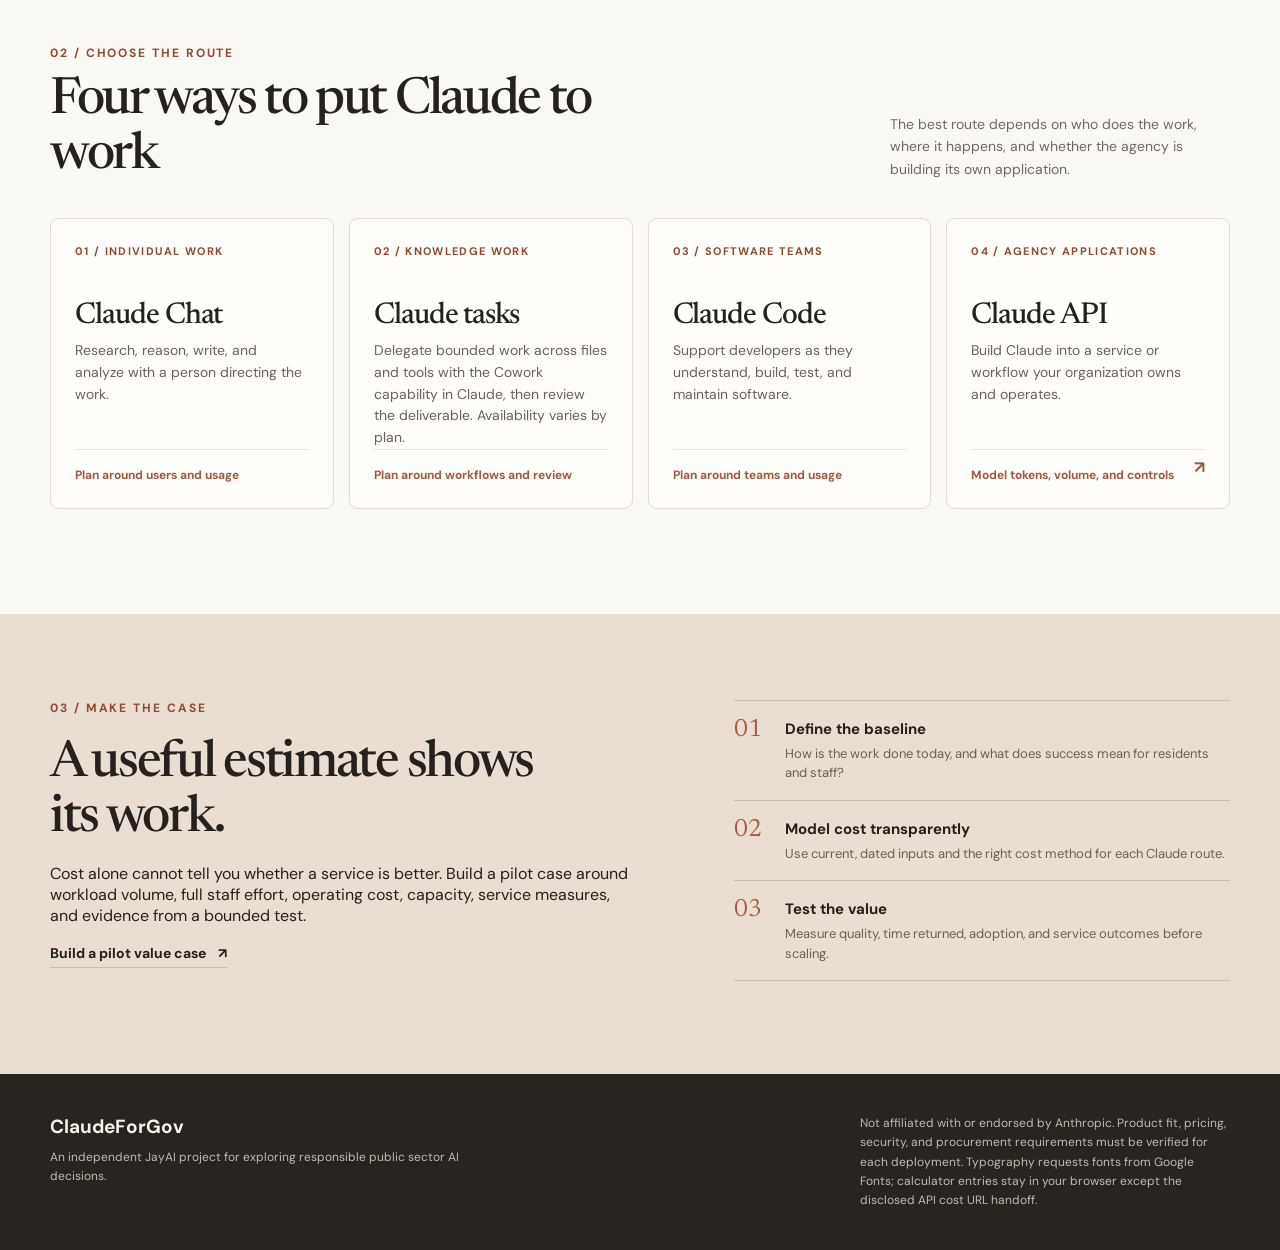
==== commit eb5070eb: "Remove decorative route symbols from homepage recommendation" ====
--- a/index.html
+++ b/index.html
@@ -69,7 +69,6 @@
             </div>
             <article class="recommendation" aria-live="polite" aria-atomic="true">
               <div class="recommendation-top"><span class="result-label">A possible starting route</span><span class="result-indicator" id="result-index">01 / 04</span></div>
-              <div class="route-symbol" aria-hidden="true" id="route-symbol">✳</div>
               <h3 id="route-title">Claude Chat</h3>
               <p class="result-purpose" id="route-purpose">For staff who need a thinking partner to research, summarize, and draft while they retain responsibility for the final answer.</p>
               <div class="result-divider"></div>
--- a/styles.css
+++ b/styles.css
@@ -6,7 +6,7 @@
 .hero{min-height:595px;display:grid;grid-template-columns:minmax(0,1.08fr) minmax(0,.92fr);align-items:center;gap:56px;padding-block:72px 64px}.eyebrow{font-size:12px;font-weight:700;letter-spacing:.16em;text-transform:uppercase;color:#a9573d;margin:0 0 21px}.eyebrow-rule{display:inline-block;width:25px;height:1px;background:currentColor;vertical-align:middle;margin-right:10px}.hero h1,.section-heading h2,.approach-layout h2{font-family:Newsreader,Georgia,serif;letter-spacing:-.045em;font-weight:500}.hero h1{font-size:clamp(51px,5.6vw,80px);line-height:1.02;max-width:720px;margin:0}.hero h1 em{font-weight:400;color:#b85e40}.hero-lede{font-size:18px;line-height:1.65;max-width:590px;color:#625b54;margin:26px 0 33px}.hero-actions{display:flex;align-items:center;gap:27px;flex-wrap:wrap}.button{display:inline-flex;align-items:center;justify-content:center;gap:35px;padding:17px 22px;border-radius:6px;font-weight:700;font-size:14px}.button-primary{background:#25221f;color:white}.button-primary:hover{background:#a9573d}.button span{font-size:18px;line-height:0}.text-link{font-size:14px;font-weight:700;border-bottom:1px solid #c7bfb6;padding-bottom:5px}.text-link span{margin-left:9px}
 .hero-path{min-height:445px;min-width:0;padding:28px 31px 26px;border:1px solid #e5d9ca;border-radius:16px;background:linear-gradient(145deg,#f5eee5,#eee8dd);box-shadow:0 24px 65px #5138290b}.path-heading{display:flex;justify-content:space-between;gap:15px;padding-bottom:17px;border-bottom:1px solid #d9cbbd;color:#a35e46;font-size:11px;font-weight:700;letter-spacing:.14em;text-transform:uppercase}.path-steps{list-style:none;margin:0;padding:0}.path-steps li{display:grid;grid-template-columns:42px minmax(0,1fr);gap:17px;align-items:center;min-height:88px;border-bottom:1px solid #e0d5c8}.path-steps li:last-child{border-bottom:0}.path-number{font-family:Newsreader,Georgia,serif;font-size:26px;color:#b9674b}.path-steps strong{display:block;font-family:Newsreader,Georgia,serif;font-size:26px;font-weight:500;letter-spacing:-.025em;line-height:1.1}.path-steps p{margin:5px 0 0;color:#6d6259;font-size:12px;line-height:1.45}
 .trust-line{display:flex;align-items:center;justify-content:center;gap:37px;padding:23px 0 34px;color:#71685f;font-size:13px;font-weight:700;border-top:1px solid #e9e3da}.principle-separator{width:5px;height:5px;flex:0 0 5px;border-radius:50%;background:#ba7056}
-.explore-section{background:#f1eee8;padding:91px 0 103px}.section-heading{display:flex;align-items:end;justify-content:space-between;gap:55px;margin-bottom:34px}.section-heading .eyebrow{margin-bottom:13px}.section-heading h2,.approach-layout h2{font-size:clamp(38px,4vw,56px);line-height:1.08;margin:0;max-width:650px}.section-heading>p{max-width:340px;margin:0 0 4px;color:#716960;font-size:14px;line-height:1.6}.explore-layout{display:grid;grid-template-columns:1fr .88fr;gap:23px}.scenario-list{display:grid;gap:10px}.scenario{background:#faf9f5;border:1px solid #e3ddd4;border-radius:9px;display:flex;align-items:center;text-align:left;gap:20px;min-height:98px;padding:20px 23px;color:#2b2723;transition:background .18s,border-color .18s,transform .18s}.scenario:hover{border-color:#bb806c;transform:translateY(-2px)}.scenario.is-active{background:#fffdf9;border-color:#b96447;box-shadow:inset 4px 0 #ba6245,0 9px 24px #4a37200d}.scenario-number{align-self:flex-start;font-family:Newsreader,serif;font-size:21px;color:#b5694f}.scenario-text{display:grid;gap:6px;flex:1}.scenario-text strong{font-size:16px}.scenario-text small{font-size:13px;line-height:1.4;color:#746b62}.scenario-arrow{color:#a35d47;font-size:21px}.recommendation{background:#282521;color:#fbf8f3;border-radius:10px;min-height:425px;padding:34px 38px;display:flex;flex-direction:column}.recommendation-top{display:flex;justify-content:space-between;gap:15px;font-size:11px;font-weight:700;letter-spacing:.13em;text-transform:uppercase;color:#d2b5a4}.route-symbol{font-size:42px;color:#e9916b;margin:25px 0 7px;line-height:1}.recommendation h3{font-family:Newsreader,serif;font-weight:500;font-size:43px;letter-spacing:-.035em;margin:0 0 7px}.result-purpose{font-size:15px;line-height:1.55;color:#e1d8cf;margin:0}.result-divider{height:1px;background:#5c554e;margin:27px 0 23px}.result-details{display:grid;grid-template-columns:1fr 1fr;gap:24px;margin:0}.result-details dt{font-size:11px;letter-spacing:.12em;text-transform:uppercase;font-weight:700;color:#e7a487;margin-bottom:9px}.result-details dd{margin:0;font-size:13px;line-height:1.5;color:#e0d7cd}.result-note{margin:auto 0 0;padding-top:24px;font-size:11px;color:#b9afa5;line-height:1.4}
+.explore-section{background:#f1eee8;padding:91px 0 103px}.section-heading{display:flex;align-items:end;justify-content:space-between;gap:55px;margin-bottom:34px}.section-heading .eyebrow{margin-bottom:13px}.section-heading h2,.approach-layout h2{font-size:clamp(38px,4vw,56px);line-height:1.08;margin:0;max-width:650px}.section-heading>p{max-width:340px;margin:0 0 4px;color:#716960;font-size:14px;line-height:1.6}.explore-layout{display:grid;grid-template-columns:1fr .88fr;gap:23px}.scenario-list{display:grid;gap:10px}.scenario{background:#faf9f5;border:1px solid #e3ddd4;border-radius:9px;display:flex;align-items:center;text-align:left;gap:20px;min-height:98px;padding:20px 23px;color:#2b2723;transition:background .18s,border-color .18s,transform .18s}.scenario:hover{border-color:#bb806c;transform:translateY(-2px)}.scenario.is-active{background:#fffdf9;border-color:#b96447;box-shadow:inset 4px 0 #ba6245,0 9px 24px #4a37200d}.scenario-number{align-self:flex-start;font-family:Newsreader,serif;font-size:21px;color:#b5694f}.scenario-text{display:grid;gap:6px;flex:1}.scenario-text strong{font-size:16px}.scenario-text small{font-size:13px;line-height:1.4;color:#746b62}.scenario-arrow{color:#a35d47;font-size:21px}.recommendation{background:#282521;color:#fbf8f3;border-radius:10px;min-height:425px;padding:34px 38px;display:flex;flex-direction:column}.recommendation-top{display:flex;justify-content:space-between;gap:15px;font-size:11px;font-weight:700;letter-spacing:.13em;text-transform:uppercase;color:#d2b5a4}.recommendation h3{font-family:Newsreader,serif;font-weight:500;font-size:43px;letter-spacing:-.035em;margin:30px 0 7px}.result-purpose{font-size:15px;line-height:1.55;color:#e1d8cf;margin:0}.result-divider{height:1px;background:#5c554e;margin:27px 0 23px}.result-details{display:grid;grid-template-columns:1fr 1fr;gap:24px;margin:0}.result-details dt{font-size:11px;letter-spacing:.12em;text-transform:uppercase;font-weight:700;color:#e7a487;margin-bottom:9px}.result-details dd{margin:0;font-size:13px;line-height:1.5;color:#e0d7cd}.result-note{margin:auto 0 0;padding-top:24px;font-size:11px;color:#b9afa5;line-height:1.4}
 .routes-section{padding-block:95px 105px}.route-grid{display:grid;grid-template-columns:repeat(4,minmax(0,1fr));gap:15px}.route-card{min-height:285px;border:1px solid #e3dcd2;border-radius:9px;background:#fffefa;padding:25px 24px;display:flex;flex-direction:column}.route-card-index{color:#ae6147;font-size:11px;letter-spacing:.12em;text-transform:uppercase;font-weight:700}.route-card h3{font-family:Newsreader,serif;font-size:30px;font-weight:500;letter-spacing:-.035em;margin:43px 0 9px}.route-card p{font-size:14px;line-height:1.55;color:#6a625a;margin:0}.route-card-foot{display:flex;justify-content:space-between;gap:8px;color:#a4573e;font-size:12px;font-weight:700;border-top:1px solid #ece5db;padding-top:17px;margin-top:auto}.route-card-foot span{font-size:17px;line-height:0}
 .approach-section{background:#e9ded1;padding:86px 0 93px}.approach-layout{display:grid;grid-template-columns:1fr .85fr;gap:100px}.approach-layout h2{max-width:500px}.approach-layout>div>p:last-child{font-size:16px;line-height:1.65;color:#5c544d;max-width:530px}.approach-steps{list-style:none;padding:0;margin:0}.approach-steps li{display:flex;gap:23px;padding:17px 0;border-bottom:1px solid #cdbeb0}.approach-steps li:first-child{border-top:1px solid #cdbeb0}.approach-steps li>span{font-family:Newsreader,serif;font-size:25px;color:#a85d43}.approach-steps strong{font-size:15px}.approach-steps p{font-size:13px;line-height:1.5;color:#6a625a;margin:5px 0 0}.site-footer{background:#282521;color:#f8f2e9;padding:40px 0}.footer-inner{display:flex;justify-content:space-between;gap:40px}.footer-inner>div{max-width:420px}.footer-inner strong{font-size:19px}.footer-inner p{font-size:12px;line-height:1.6;color:#c2b8ae;margin:9px 0 0}.footer-inner>p{max-width:370px;margin:0}
 @media(max-width:960px){.hero{gap:25px}.hero-path{padding:22px;min-height:390px}.path-steps li{min-height:78px}.path-steps strong{font-size:23px}.route-grid{grid-template-columns:repeat(2,1fr)}.approach-layout{gap:50px}.explore-layout{grid-template-columns:1fr}.recommendation{min-height:370px}}
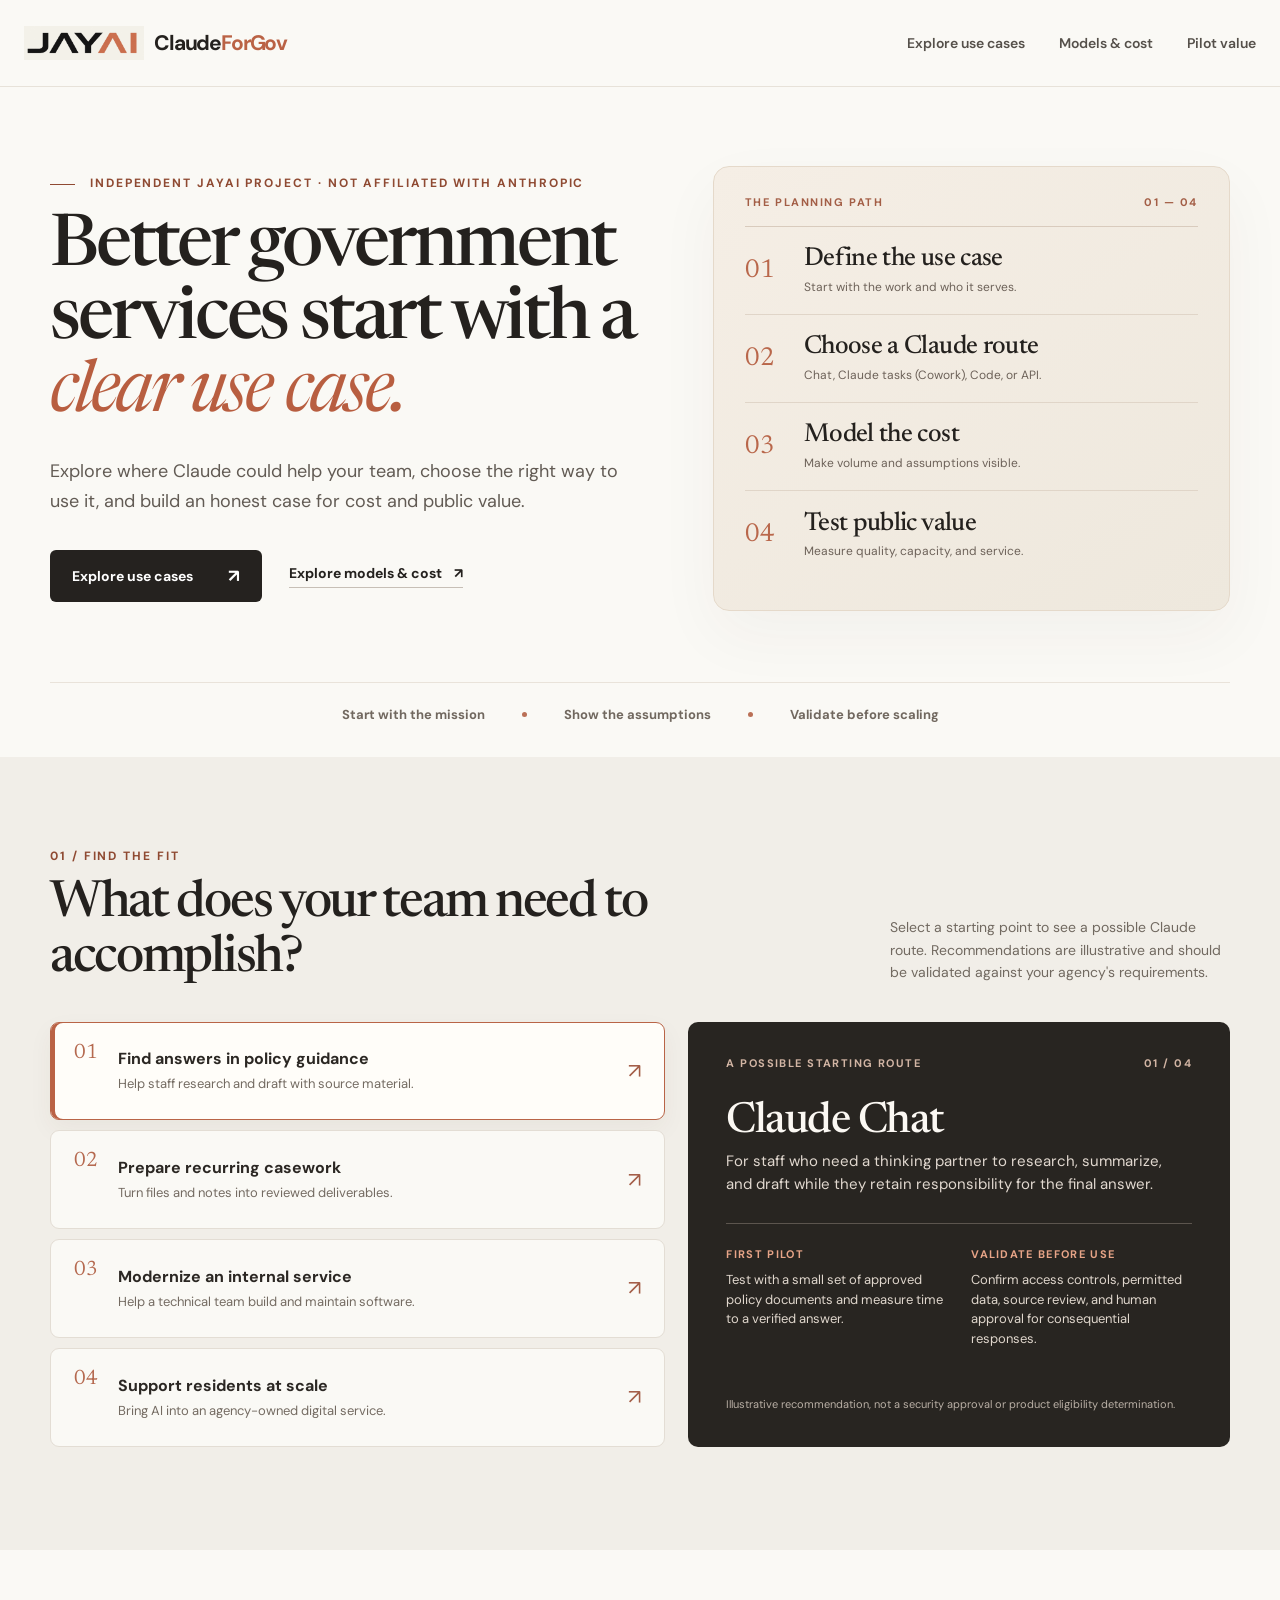
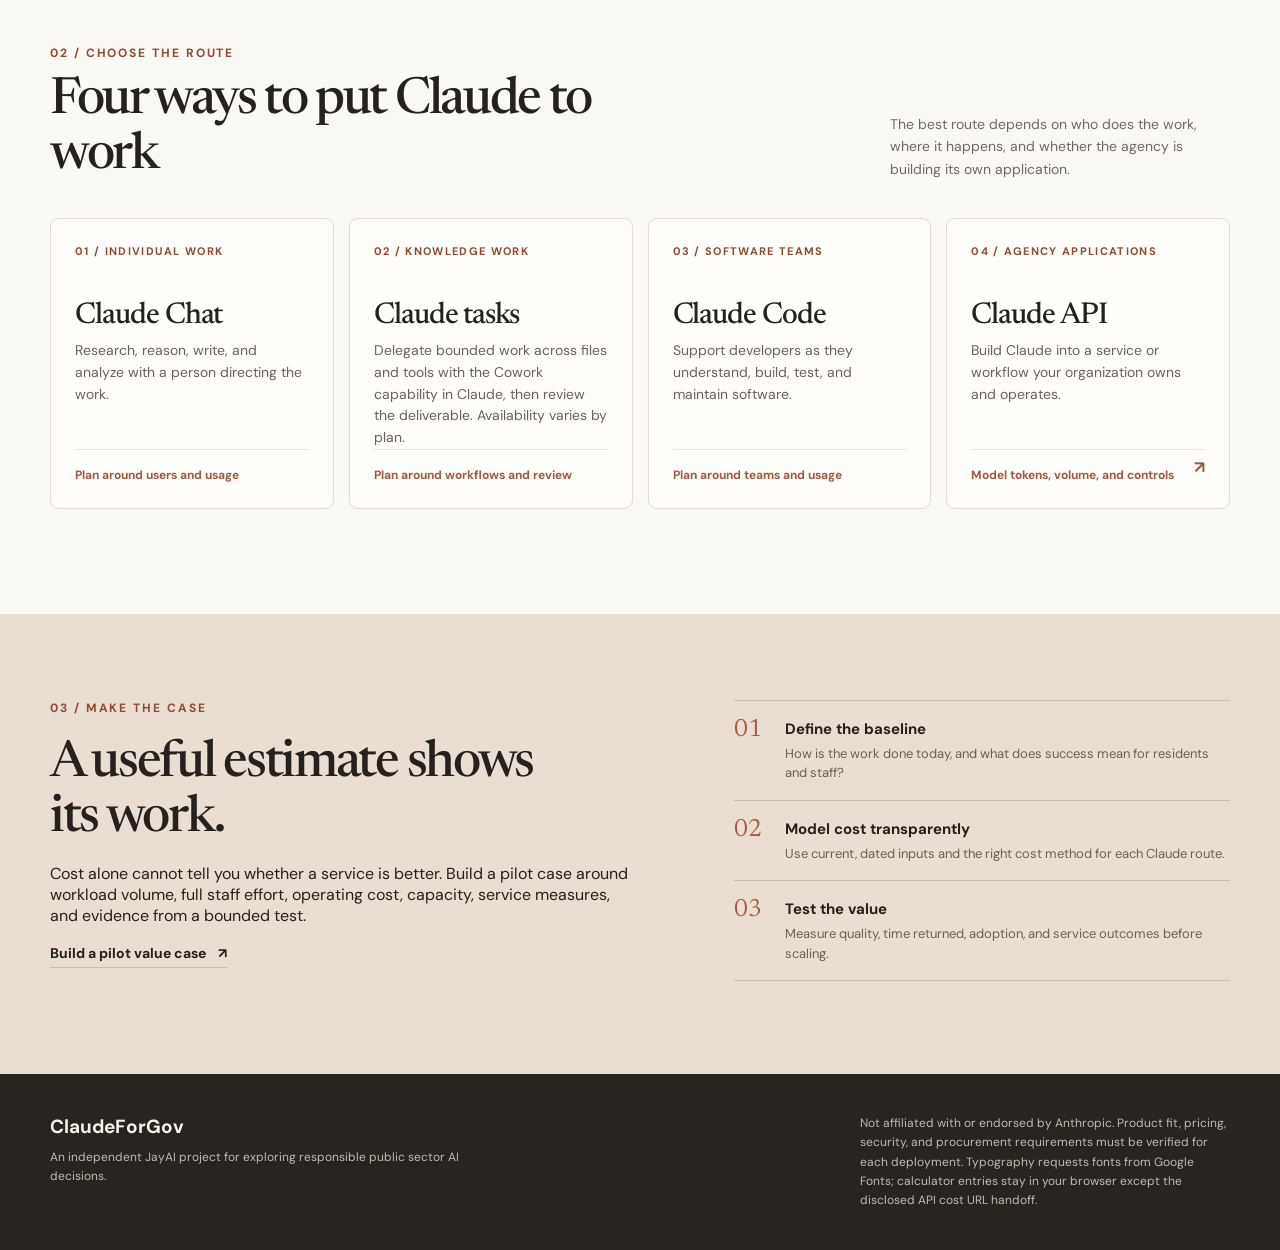
==== commit e097840b: "Replace legacy JayAI mark with new wordmark" ====
--- a/index.html
+++ b/index.html
@@ -6,7 +6,7 @@
     <meta name="theme-color" content="#faf9f5" />
     <meta name="description" content="Explore how government teams could use Claude to improve service delivery, estimate cost, and plan measurable outcomes." />
     <title>ClaudeForGov | Explore a path from use case to public value</title>
-    <link rel="icon" href="assets/claudeforgov-jayai-logo-clay.png" type="image/png" />
+    <link rel="icon" href="assets/jayai-favicon.svg" type="image/svg+xml" />
     <link rel="stylesheet" href="styles.css" />
     <script src="app.js" defer></script>
   </head>
@@ -15,7 +15,7 @@
     <header class="site-header">
       <div class="header-inner">
         <a class="brand" href="#top" aria-label="ClaudeForGov home">
-          <img src="assets/claudeforgov-jayai-logo-clay.png" alt="" width="48" height="48" />
+          <img src="assets/jayai-wordmark.jpg" alt="" width="120" height="34" />
           <span>Claude<span class="brand-accent">ForGov</span></span>
         </a>
         <nav aria-label="Main navigation">
--- a/styles.css
+++ b/styles.css
@@ -2,7 +2,7 @@
 
 :root{font-family:'DM Sans',system-ui,sans-serif;color:#24211e;background:#faf9f5;font-synthesis:none;scroll-behavior:smooth}
 *{box-sizing:border-box}body{margin:0}button,a{font:inherit}a{color:inherit;text-decoration:none}button{cursor:pointer;color:inherit}img{display:block;max-width:100%}.wrap{width:min(1180px,calc(100% - 48px));margin-inline:auto}.skip-link{position:absolute;left:16px;top:-80px;background:#24211e;color:#fff;padding:12px;z-index:10}.skip-link:focus{top:10px}a:focus-visible,button:focus-visible{outline:3px solid #bd694b;outline-offset:4px}
-.site-header{border-bottom:1px solid #e7e2d9;background:#faf9f5}.header-inner{width:min(1280px,calc(100% - 48px));margin:auto;min-height:86px;display:flex;align-items:center;justify-content:space-between;gap:30px}.brand{display:flex;align-items:center;gap:10px;font-size:21px;font-weight:700;letter-spacing:-.055em;white-space:nowrap}.brand img{width:48px;height:48px;object-fit:cover;border-radius:9px}.brand-accent{color:#ba6245}.site-header nav{display:flex;gap:34px;font-size:14px;font-weight:600;color:#55504a}.site-header nav a:hover,.text-link:hover{color:#b96043}
+.site-header{border-bottom:1px solid #e7e2d9;background:#faf9f5}.header-inner{width:min(1280px,calc(100% - 48px));margin:auto;min-height:86px;display:flex;align-items:center;justify-content:space-between;gap:30px}.brand{display:flex;align-items:center;gap:10px;font-size:21px;font-weight:700;letter-spacing:-.055em;white-space:nowrap}.brand img{width:120px;height:34px;object-fit:cover;mix-blend-mode:multiply}.brand-accent{color:#ba6245}.site-header nav{display:flex;gap:34px;font-size:14px;font-weight:600;color:#55504a}.site-header nav a:hover,.text-link:hover{color:#b96043}
 .hero{min-height:595px;display:grid;grid-template-columns:minmax(0,1.08fr) minmax(0,.92fr);align-items:center;gap:56px;padding-block:72px 64px}.eyebrow{font-size:12px;font-weight:700;letter-spacing:.16em;text-transform:uppercase;color:#a9573d;margin:0 0 21px}.eyebrow-rule{display:inline-block;width:25px;height:1px;background:currentColor;vertical-align:middle;margin-right:10px}.hero h1,.section-heading h2,.approach-layout h2{font-family:Newsreader,Georgia,serif;letter-spacing:-.045em;font-weight:500}.hero h1{font-size:clamp(51px,5.6vw,80px);line-height:1.02;max-width:720px;margin:0}.hero h1 em{font-weight:400;color:#b85e40}.hero-lede{font-size:18px;line-height:1.65;max-width:590px;color:#625b54;margin:26px 0 33px}.hero-actions{display:flex;align-items:center;gap:27px;flex-wrap:wrap}.button{display:inline-flex;align-items:center;justify-content:center;gap:35px;padding:17px 22px;border-radius:6px;font-weight:700;font-size:14px}.button-primary{background:#25221f;color:white}.button-primary:hover{background:#a9573d}.button span{font-size:18px;line-height:0}.text-link{font-size:14px;font-weight:700;border-bottom:1px solid #c7bfb6;padding-bottom:5px}.text-link span{margin-left:9px}
 .hero-path{min-height:445px;min-width:0;padding:28px 31px 26px;border:1px solid #e5d9ca;border-radius:16px;background:linear-gradient(145deg,#f5eee5,#eee8dd);box-shadow:0 24px 65px #5138290b}.path-heading{display:flex;justify-content:space-between;gap:15px;padding-bottom:17px;border-bottom:1px solid #d9cbbd;color:#a35e46;font-size:11px;font-weight:700;letter-spacing:.14em;text-transform:uppercase}.path-steps{list-style:none;margin:0;padding:0}.path-steps li{display:grid;grid-template-columns:42px minmax(0,1fr);gap:17px;align-items:center;min-height:88px;border-bottom:1px solid #e0d5c8}.path-steps li:last-child{border-bottom:0}.path-number{font-family:Newsreader,Georgia,serif;font-size:26px;color:#b9674b}.path-steps strong{display:block;font-family:Newsreader,Georgia,serif;font-size:26px;font-weight:500;letter-spacing:-.025em;line-height:1.1}.path-steps p{margin:5px 0 0;color:#6d6259;font-size:12px;line-height:1.45}
 .trust-line{display:flex;align-items:center;justify-content:center;gap:37px;padding:23px 0 34px;color:#71685f;font-size:13px;font-weight:700;border-top:1px solid #e9e3da}.principle-separator{width:5px;height:5px;flex:0 0 5px;border-radius:50%;background:#ba7056}
@@ -10,7 +10,7 @@
 .routes-section{padding-block:95px 105px}.route-grid{display:grid;grid-template-columns:repeat(4,minmax(0,1fr));gap:15px}.route-card{min-height:285px;border:1px solid #e3dcd2;border-radius:9px;background:#fffefa;padding:25px 24px;display:flex;flex-direction:column}.route-card-index{color:#ae6147;font-size:11px;letter-spacing:.12em;text-transform:uppercase;font-weight:700}.route-card h3{font-family:Newsreader,serif;font-size:30px;font-weight:500;letter-spacing:-.035em;margin:43px 0 9px}.route-card p{font-size:14px;line-height:1.55;color:#6a625a;margin:0}.route-card-foot{display:flex;justify-content:space-between;gap:8px;color:#a4573e;font-size:12px;font-weight:700;border-top:1px solid #ece5db;padding-top:17px;margin-top:auto}.route-card-foot span{font-size:17px;line-height:0}
 .approach-section{background:#e9ded1;padding:86px 0 93px}.approach-layout{display:grid;grid-template-columns:1fr .85fr;gap:100px}.approach-layout h2{max-width:500px}.approach-layout>div>p:last-child{font-size:16px;line-height:1.65;color:#5c544d;max-width:530px}.approach-steps{list-style:none;padding:0;margin:0}.approach-steps li{display:flex;gap:23px;padding:17px 0;border-bottom:1px solid #cdbeb0}.approach-steps li:first-child{border-top:1px solid #cdbeb0}.approach-steps li>span{font-family:Newsreader,serif;font-size:25px;color:#a85d43}.approach-steps strong{font-size:15px}.approach-steps p{font-size:13px;line-height:1.5;color:#6a625a;margin:5px 0 0}.site-footer{background:#282521;color:#f8f2e9;padding:40px 0}.footer-inner{display:flex;justify-content:space-between;gap:40px}.footer-inner>div{max-width:420px}.footer-inner strong{font-size:19px}.footer-inner p{font-size:12px;line-height:1.6;color:#c2b8ae;margin:9px 0 0}.footer-inner>p{max-width:370px;margin:0}
 @media(max-width:960px){.hero{gap:25px}.hero-path{padding:22px;min-height:390px}.path-steps li{min-height:78px}.path-steps strong{font-size:23px}.route-grid{grid-template-columns:repeat(2,1fr)}.approach-layout{gap:50px}.explore-layout{grid-template-columns:1fr}.recommendation{min-height:370px}}
-@media(max-width:680px){.wrap,.header-inner{width:min(100% - 32px,1180px)}.header-inner{min-height:92px;flex-wrap:wrap;align-content:center;gap:8px}.brand{font-size:19px}.brand img{width:36px;height:36px}.site-header nav{width:100%;gap:18px;font-size:11px;overflow-x:auto;white-space:nowrap;padding-bottom:3px}.hero{display:flex;flex-direction:column;align-items:stretch;gap:35px;padding-block:57px 30px;min-height:0}.hero h1{font-size:clamp(47px,12vw,65px)}.hero-lede{font-size:16px}.hero-path{min-height:0;padding:19px 21px;border-radius:12px}.path-heading{padding-bottom:12px;font-size:10px}.path-steps li{grid-template-columns:32px minmax(0,1fr);gap:12px;min-height:66px}.path-number{font-size:22px}.path-steps strong{font-size:21px}.path-steps p{font-size:11px;margin-top:2px}.trust-line{gap:12px;justify-content:space-between;font-size:10px;text-align:center;padding:20px 0 24px}.principle-separator{width:4px;height:4px;flex-basis:4px}.explore-section,.routes-section,.approach-section{padding-block:65px}.section-heading{display:block}.section-heading h2,.approach-layout h2{font-size:42px}.section-heading>p{max-width:100%;margin-top:17px}.scenario{min-height:88px;padding:17px;gap:13px}.scenario-text strong{font-size:14px}.scenario-text small{font-size:12px}.recommendation{padding:27px 24px}.result-details{grid-template-columns:1fr;gap:17px}.route-grid{grid-template-columns:1fr}.route-card{min-height:220px}.route-card h3{margin-top:26px}.approach-layout{grid-template-columns:1fr;gap:30px}.footer-inner{display:block}.footer-inner>p{margin-top:25px}}
+@media(max-width:680px){.wrap,.header-inner{width:min(100% - 32px,1180px)}.header-inner{min-height:92px;flex-wrap:wrap;align-content:center;gap:8px}.brand{font-size:19px}.brand img{width:96px;height:29px}.site-header nav{width:100%;gap:18px;font-size:11px;overflow-x:auto;white-space:nowrap;padding-bottom:3px}.hero{display:flex;flex-direction:column;align-items:stretch;gap:35px;padding-block:57px 30px;min-height:0}.hero h1{font-size:clamp(47px,12vw,65px)}.hero-lede{font-size:16px}.hero-path{min-height:0;padding:19px 21px;border-radius:12px}.path-heading{padding-bottom:12px;font-size:10px}.path-steps li{grid-template-columns:32px minmax(0,1fr);gap:12px;min-height:66px}.path-number{font-size:22px}.path-steps strong{font-size:21px}.path-steps p{font-size:11px;margin-top:2px}.trust-line{gap:12px;justify-content:space-between;font-size:10px;text-align:center;padding:20px 0 24px}.principle-separator{width:4px;height:4px;flex-basis:4px}.explore-section,.routes-section,.approach-section{padding-block:65px}.section-heading{display:block}.section-heading h2,.approach-layout h2{font-size:42px}.section-heading>p{max-width:100%;margin-top:17px}.scenario{min-height:88px;padding:17px;gap:13px}.scenario-text strong{font-size:14px}.scenario-text small{font-size:12px}.recommendation{padding:27px 24px}.result-details{grid-template-columns:1fr;gap:17px}.route-grid{grid-template-columns:1fr}.route-card{min-height:220px}.route-card h3{margin-top:26px}.approach-layout{grid-template-columns:1fr;gap:30px}.footer-inner{display:block}.footer-inner>p{margin-top:25px}}
 @media(prefers-reduced-motion:reduce){:root{scroll-behavior:auto}.scenario{transition:none}}
 .independence-banner{margin:0;background:#eee7dd;border-bottom:1px solid #d9cabc;color:#523b32;padding:9px 24px;text-align:center;font-size:12px;font-weight:700;letter-spacing:.02em}
 .field-error{display:block;color:#9c382c;font-size:11px;line-height:1.4;font-weight:700;margin:4px 0 0}
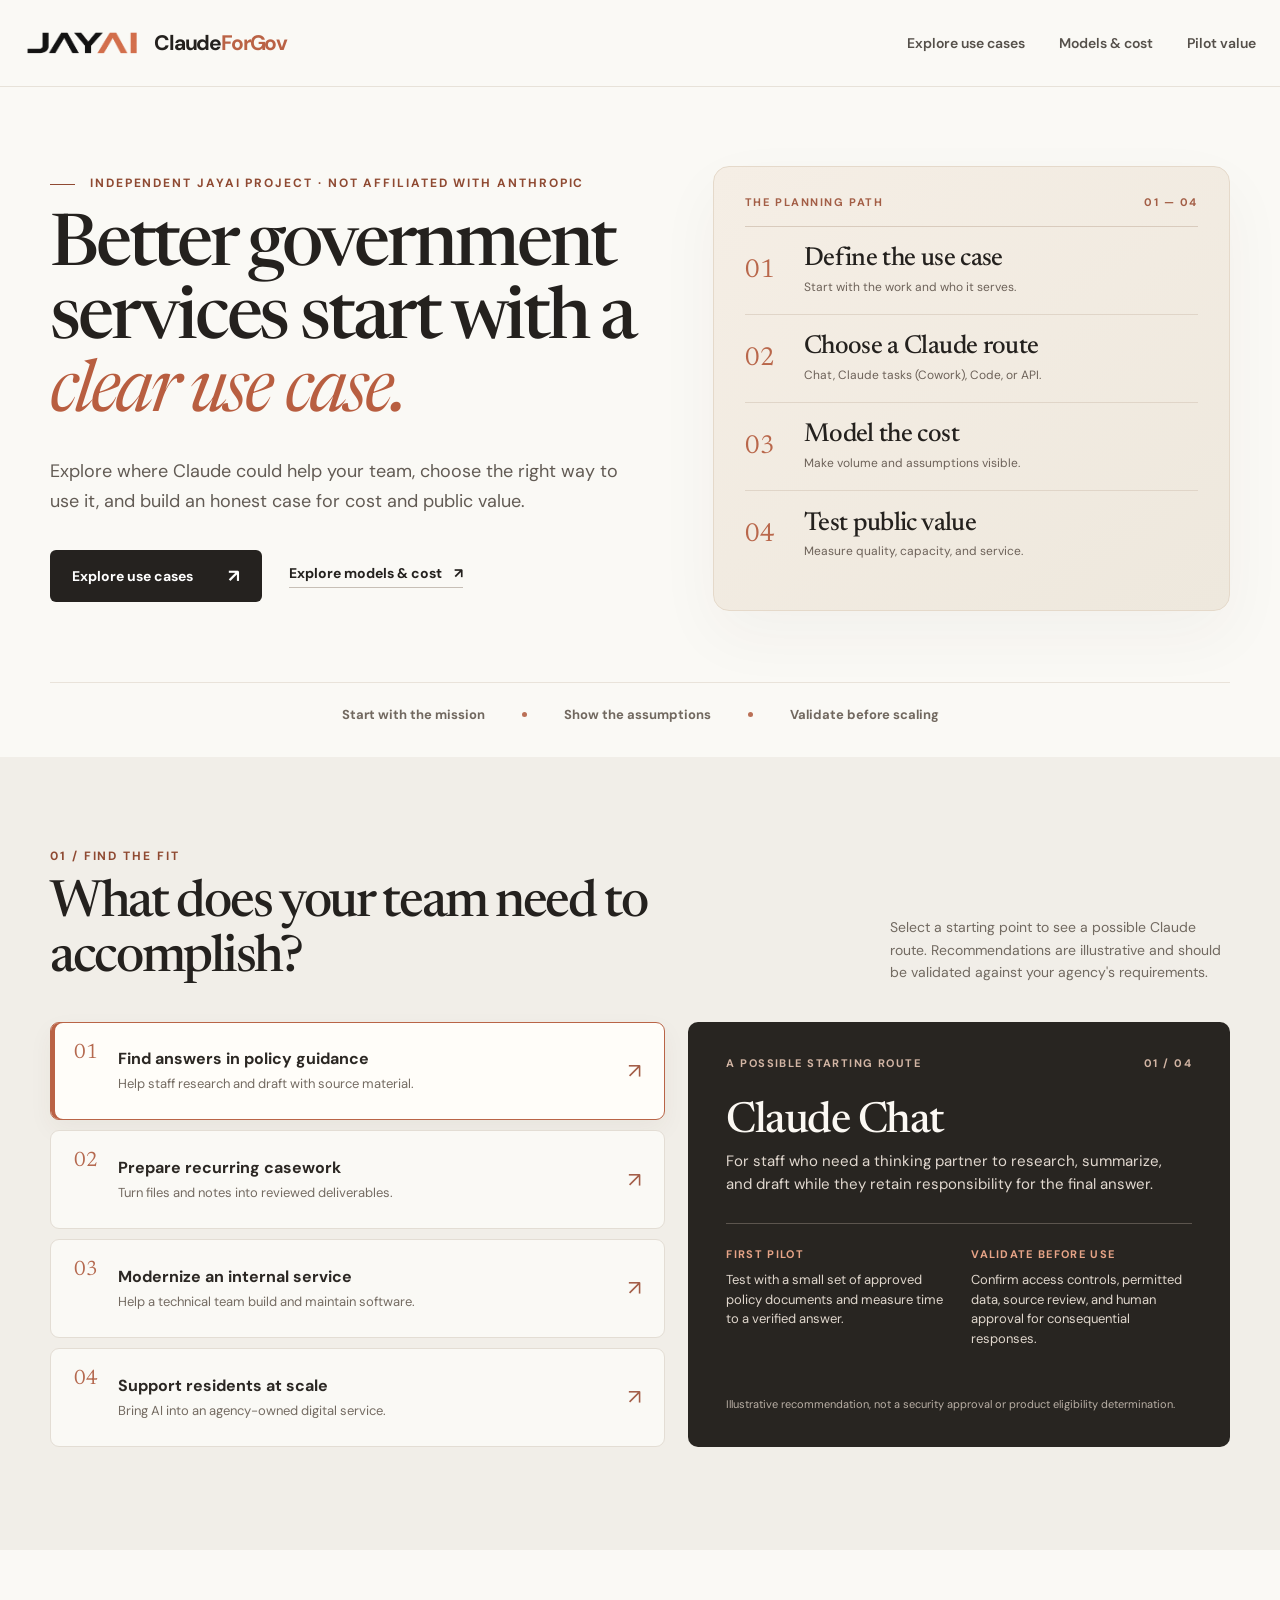
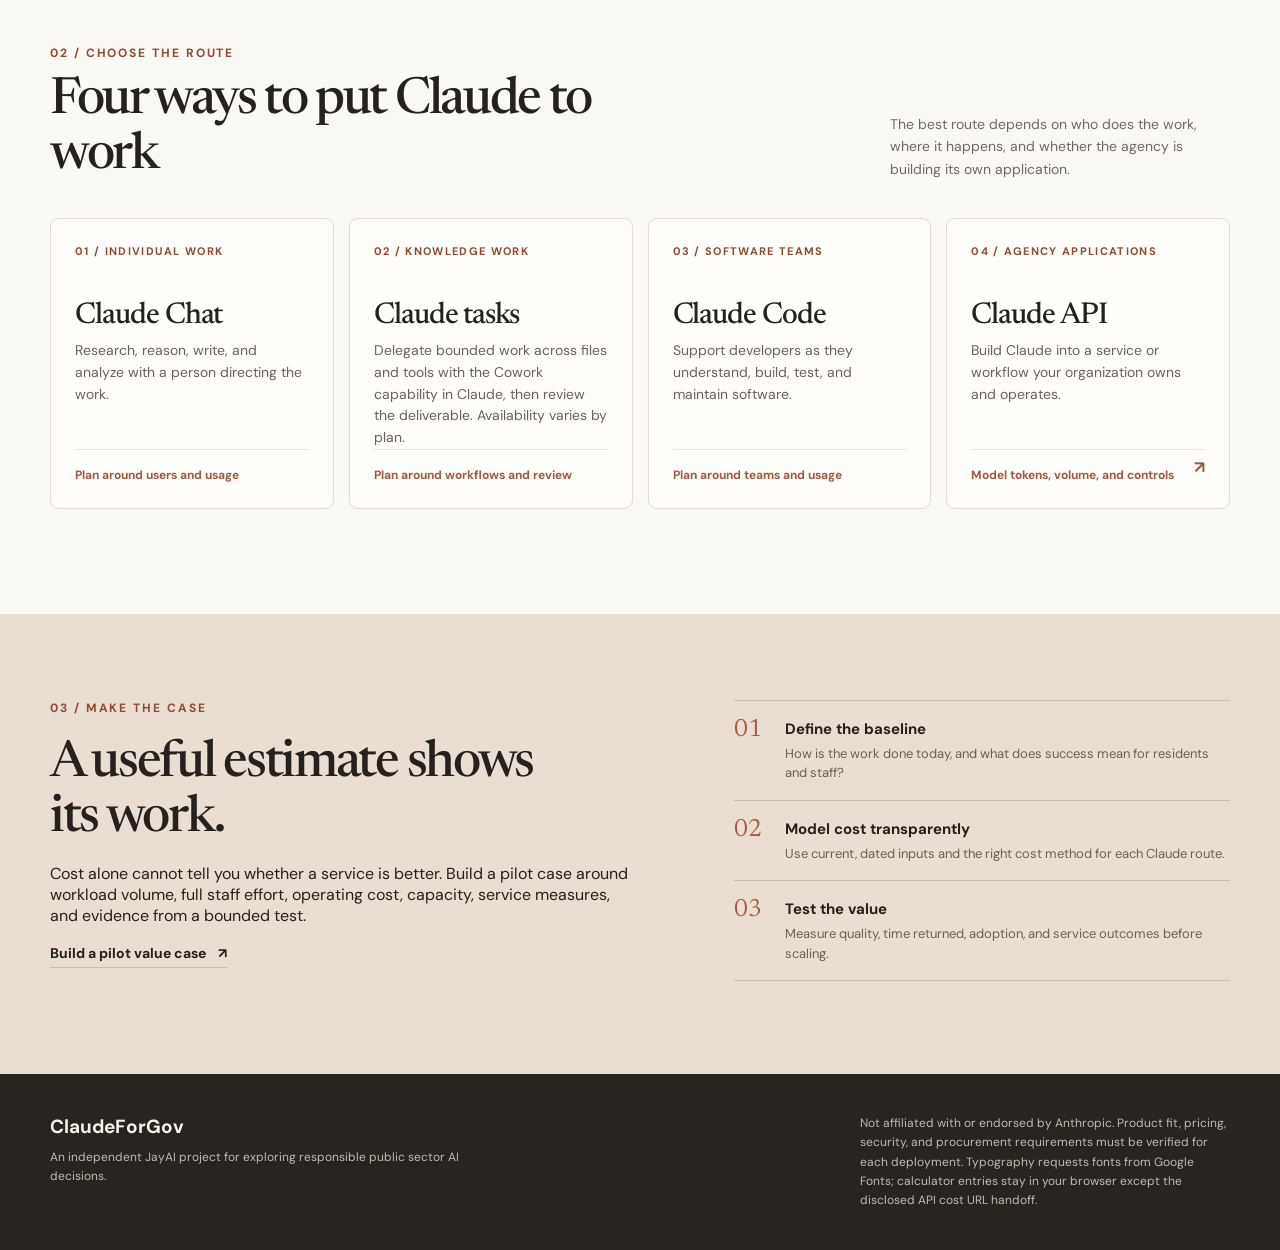
==== commit cd1674d9: "Use transparent JayAI wordmark in site headers" ====
--- a/index.html
+++ b/index.html
@@ -15,7 +15,7 @@
     <header class="site-header">
       <div class="header-inner">
         <a class="brand" href="#top" aria-label="ClaudeForGov home">
-          <img src="assets/jayai-wordmark.jpg" alt="" width="120" height="34" />
+          <img src="assets/jayai-wordmark-transparent.png" alt="" width="120" height="34" />
           <span>Claude<span class="brand-accent">ForGov</span></span>
         </a>
         <nav aria-label="Main navigation">
--- a/styles.css
+++ b/styles.css
@@ -2,7 +2,7 @@
 
 :root{font-family:'DM Sans',system-ui,sans-serif;color:#24211e;background:#faf9f5;font-synthesis:none;scroll-behavior:smooth}
 *{box-sizing:border-box}body{margin:0}button,a{font:inherit}a{color:inherit;text-decoration:none}button{cursor:pointer;color:inherit}img{display:block;max-width:100%}.wrap{width:min(1180px,calc(100% - 48px));margin-inline:auto}.skip-link{position:absolute;left:16px;top:-80px;background:#24211e;color:#fff;padding:12px;z-index:10}.skip-link:focus{top:10px}a:focus-visible,button:focus-visible{outline:3px solid #bd694b;outline-offset:4px}
-.site-header{border-bottom:1px solid #e7e2d9;background:#faf9f5}.header-inner{width:min(1280px,calc(100% - 48px));margin:auto;min-height:86px;display:flex;align-items:center;justify-content:space-between;gap:30px}.brand{display:flex;align-items:center;gap:10px;font-size:21px;font-weight:700;letter-spacing:-.055em;white-space:nowrap}.brand img{width:120px;height:34px;object-fit:cover;mix-blend-mode:multiply}.brand-accent{color:#ba6245}.site-header nav{display:flex;gap:34px;font-size:14px;font-weight:600;color:#55504a}.site-header nav a:hover,.text-link:hover{color:#b96043}
+.site-header{border-bottom:1px solid #e7e2d9;background:#faf9f5}.header-inner{width:min(1280px,calc(100% - 48px));margin:auto;min-height:86px;display:flex;align-items:center;justify-content:space-between;gap:30px}.brand{display:flex;align-items:center;gap:10px;font-size:21px;font-weight:700;letter-spacing:-.055em;white-space:nowrap}.brand img{width:120px;height:34px;object-fit:cover;}.brand-accent{color:#ba6245}.site-header nav{display:flex;gap:34px;font-size:14px;font-weight:600;color:#55504a}.site-header nav a:hover,.text-link:hover{color:#b96043}
 .hero{min-height:595px;display:grid;grid-template-columns:minmax(0,1.08fr) minmax(0,.92fr);align-items:center;gap:56px;padding-block:72px 64px}.eyebrow{font-size:12px;font-weight:700;letter-spacing:.16em;text-transform:uppercase;color:#a9573d;margin:0 0 21px}.eyebrow-rule{display:inline-block;width:25px;height:1px;background:currentColor;vertical-align:middle;margin-right:10px}.hero h1,.section-heading h2,.approach-layout h2{font-family:Newsreader,Georgia,serif;letter-spacing:-.045em;font-weight:500}.hero h1{font-size:clamp(51px,5.6vw,80px);line-height:1.02;max-width:720px;margin:0}.hero h1 em{font-weight:400;color:#b85e40}.hero-lede{font-size:18px;line-height:1.65;max-width:590px;color:#625b54;margin:26px 0 33px}.hero-actions{display:flex;align-items:center;gap:27px;flex-wrap:wrap}.button{display:inline-flex;align-items:center;justify-content:center;gap:35px;padding:17px 22px;border-radius:6px;font-weight:700;font-size:14px}.button-primary{background:#25221f;color:white}.button-primary:hover{background:#a9573d}.button span{font-size:18px;line-height:0}.text-link{font-size:14px;font-weight:700;border-bottom:1px solid #c7bfb6;padding-bottom:5px}.text-link span{margin-left:9px}
 .hero-path{min-height:445px;min-width:0;padding:28px 31px 26px;border:1px solid #e5d9ca;border-radius:16px;background:linear-gradient(145deg,#f5eee5,#eee8dd);box-shadow:0 24px 65px #5138290b}.path-heading{display:flex;justify-content:space-between;gap:15px;padding-bottom:17px;border-bottom:1px solid #d9cbbd;color:#a35e46;font-size:11px;font-weight:700;letter-spacing:.14em;text-transform:uppercase}.path-steps{list-style:none;margin:0;padding:0}.path-steps li{display:grid;grid-template-columns:42px minmax(0,1fr);gap:17px;align-items:center;min-height:88px;border-bottom:1px solid #e0d5c8}.path-steps li:last-child{border-bottom:0}.path-number{font-family:Newsreader,Georgia,serif;font-size:26px;color:#b9674b}.path-steps strong{display:block;font-family:Newsreader,Georgia,serif;font-size:26px;font-weight:500;letter-spacing:-.025em;line-height:1.1}.path-steps p{margin:5px 0 0;color:#6d6259;font-size:12px;line-height:1.45}
 .trust-line{display:flex;align-items:center;justify-content:center;gap:37px;padding:23px 0 34px;color:#71685f;font-size:13px;font-weight:700;border-top:1px solid #e9e3da}.principle-separator{width:5px;height:5px;flex:0 0 5px;border-radius:50%;background:#ba7056}
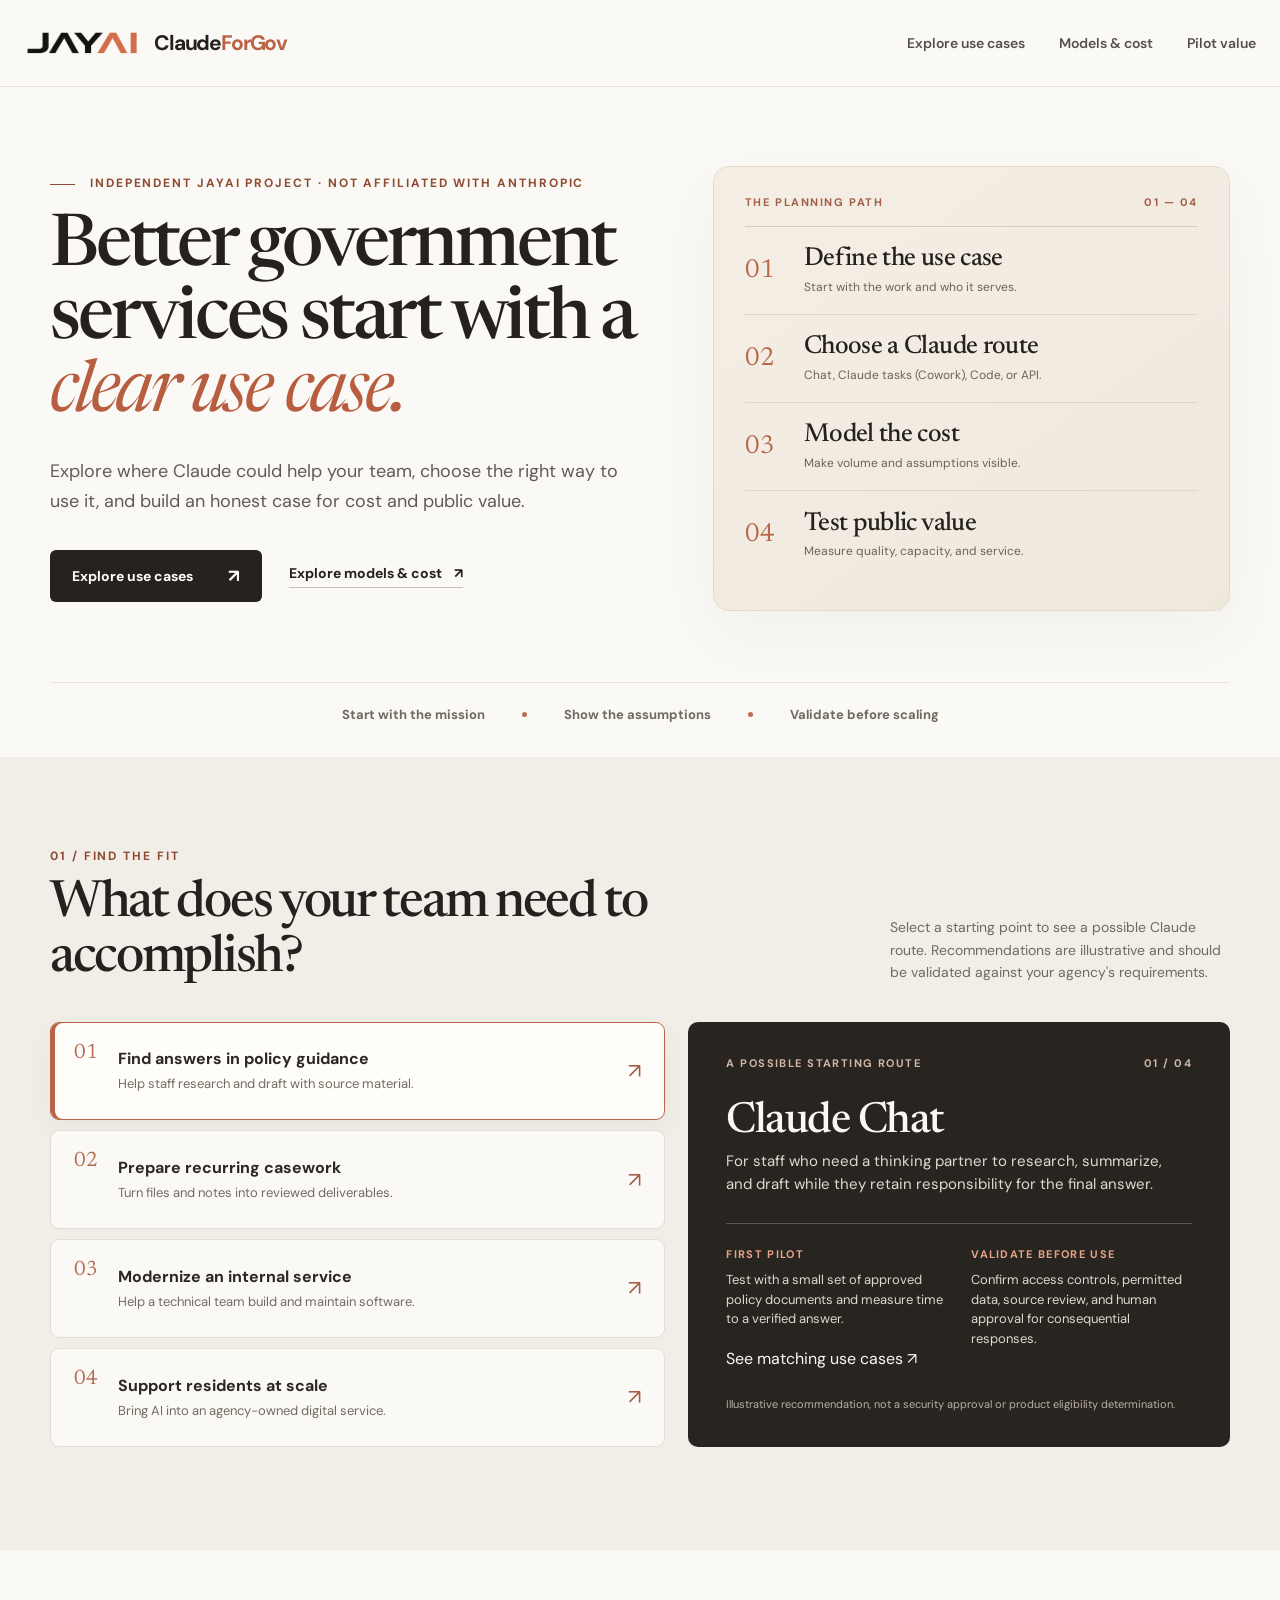
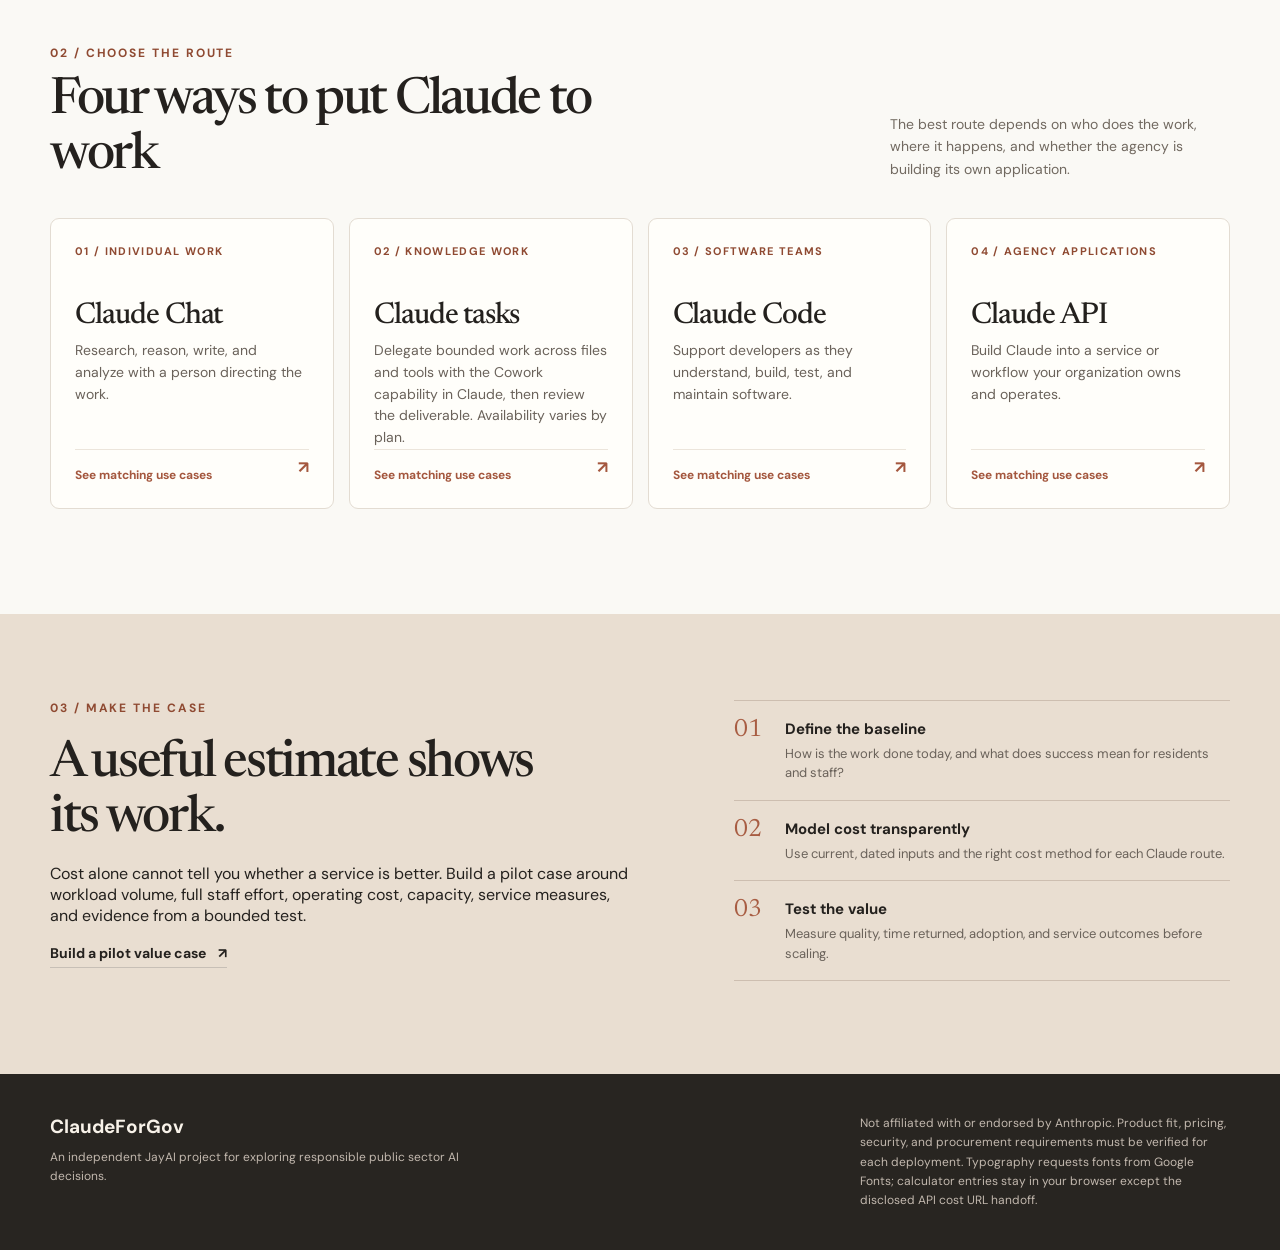
==== commit 1aaaacf9: "Guide mobile visitors through use cases and pilot inputs" ====
--- a/index.html
+++ b/index.html
@@ -73,6 +73,7 @@
               <p class="result-purpose" id="route-purpose">For staff who need a thinking partner to research, summarize, and draft while they retain responsibility for the final answer.</p>
               <div class="result-divider"></div>
               <dl class="result-details"><div><dt>First pilot</dt><dd id="pilot-text">Test with a small set of approved policy documents and measure time to a verified answer.</dd></div><div><dt>Validate before use</dt><dd id="check-text">Confirm access controls, permitted data, source review, and human approval for consequential responses.</dd></div></dl>
+              <a class="recommendation-next" id="route-next" href="use-cases.html?route=Chat">See matching use cases <span aria-hidden="true">↗</span></a>
               <p class="result-note">Illustrative recommendation, not a security approval or product eligibility determination.</p>
             </article>
           </div>
@@ -82,10 +83,10 @@
       <section class="routes-section wrap" id="routes" aria-labelledby="routes-title">
         <div class="section-heading routes-heading"><div><p class="eyebrow">02 / Choose the route</p><h2 id="routes-title">Four ways to put Claude to work</h2></div><p>The best route depends on who does the work, where it happens, and whether the agency is building its own application.</p></div>
         <div class="route-grid">
-          <article class="route-card"><span class="route-card-index">01 / Individual work</span><h3>Claude Chat</h3><p>Research, reason, write, and analyze with a person directing the work.</p><span class="route-card-foot">Plan around users and usage</span></article>
-          <article class="route-card"><span class="route-card-index">02 / Knowledge work</span><h3>Claude tasks</h3><p>Delegate bounded work across files and tools with the Cowork capability in Claude, then review the deliverable. Availability varies by plan.</p><span class="route-card-foot">Plan around workflows and review</span></article>
-          <article class="route-card"><span class="route-card-index">03 / Software teams</span><h3>Claude Code</h3><p>Support developers as they understand, build, test, and maintain software.</p><span class="route-card-foot">Plan around teams and usage</span></article>
-          <article class="route-card"><span class="route-card-index">04 / Agency applications</span><h3>Claude API</h3><p>Build Claude into a service or workflow your organization owns and operates.</p><a class="route-card-foot" href="models.html">Model tokens, volume, and controls <span aria-hidden="true">↗</span></a></article>
+          <article class="route-card"><span class="route-card-index">01 / Individual work</span><h3>Claude Chat</h3><p>Research, reason, write, and analyze with a person directing the work.</p><a class="route-card-foot" href="use-cases.html?route=Chat">See matching use cases <span aria-hidden="true">↗</span></a></article>
+          <article class="route-card"><span class="route-card-index">02 / Knowledge work</span><h3>Claude tasks</h3><p>Delegate bounded work across files and tools with the Cowork capability in Claude, then review the deliverable. Availability varies by plan.</p><a class="route-card-foot" href="use-cases.html?route=Cowork">See matching use cases <span aria-hidden="true">↗</span></a></article>
+          <article class="route-card"><span class="route-card-index">03 / Software teams</span><h3>Claude Code</h3><p>Support developers as they understand, build, test, and maintain software.</p><a class="route-card-foot" href="use-cases.html?route=Code">See matching use cases <span aria-hidden="true">↗</span></a></article>
+          <article class="route-card"><span class="route-card-index">04 / Agency applications</span><h3>Claude API</h3><p>Build Claude into a service or workflow your organization owns and operates.</p><a class="route-card-foot" href="use-cases.html?route=API">See matching use cases <span aria-hidden="true">↗</span></a></article>
         </div>
       </section>
 
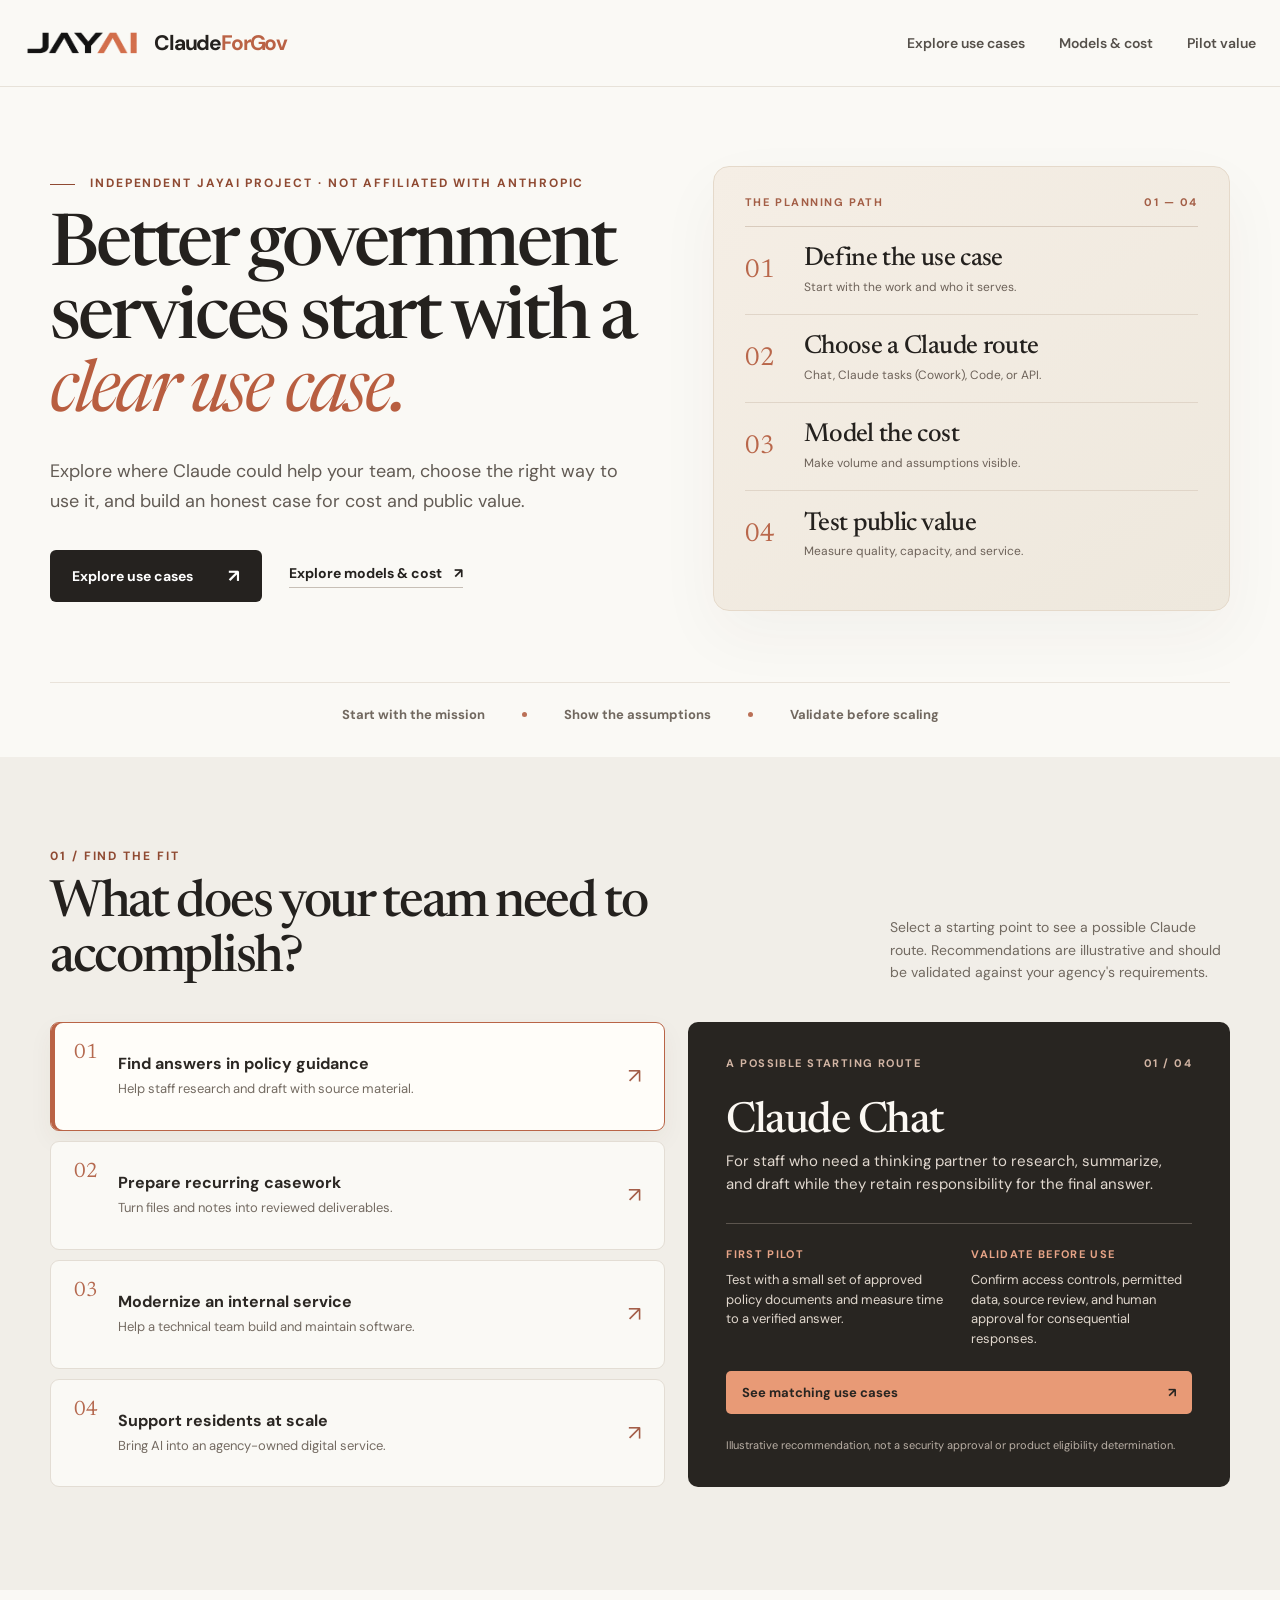
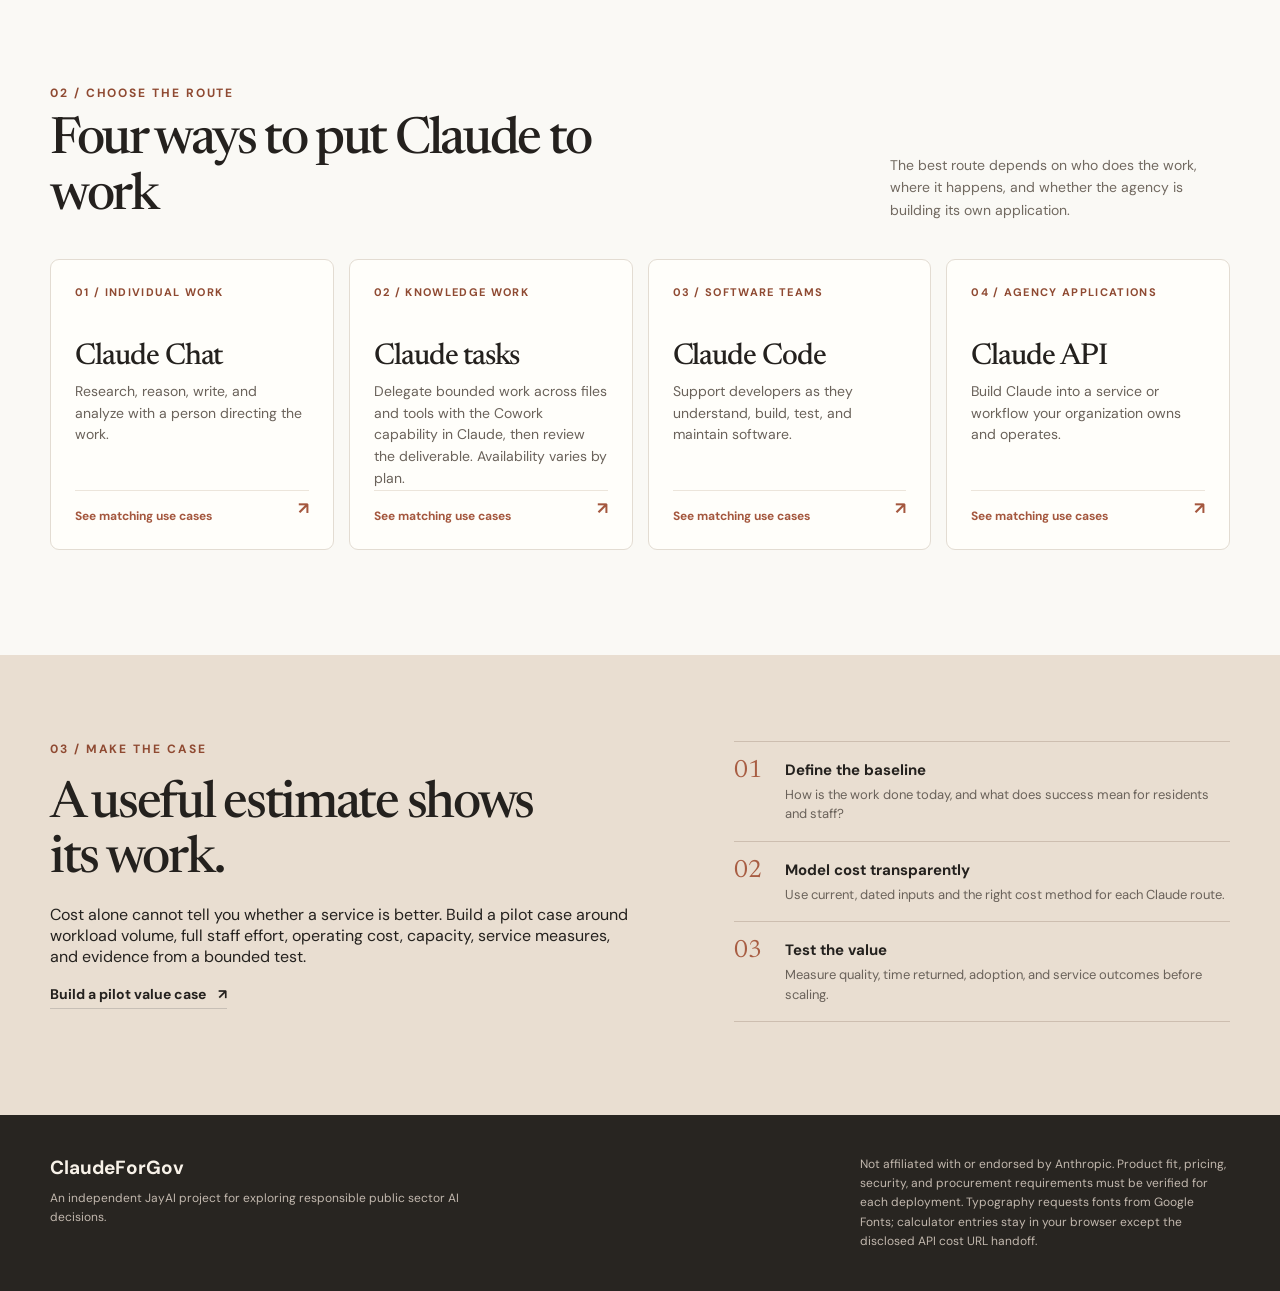
==== commit 00593977: "Version mobile path assets to avoid stale scripts" ====
--- a/index.html
+++ b/index.html
@@ -7,8 +7,8 @@
     <meta name="description" content="Explore how government teams could use Claude to improve service delivery, estimate cost, and plan measurable outcomes." />
     <title>ClaudeForGov | Explore a path from use case to public value</title>
     <link rel="icon" href="assets/jayai-favicon.svg" type="image/svg+xml" />
-    <link rel="stylesheet" href="styles.css" />
-    <script src="app.js" defer></script>
+    <link rel="stylesheet" href="styles.css?v=mobile-path-1" />
+    <script src="app.js?v=mobile-path-1" defer></script>
   </head>
   <body>
     <a class="skip-link" href="#main">Skip to content</a>
--- a/styles.css
+++ b/styles.css
@@ -20,3 +20,6 @@
 .eyebrow,.route-card-index{color:#8f4a32}
 .site-header nav a{display:inline-flex;align-items:center;min-height:30px}
 .catalog-view button span{opacity:1;color:#554e46}
+.recommendation-next{display:inline-flex;align-items:center;justify-content:space-between;gap:16px;margin-top:23px;padding:13px 16px;border-radius:5px;background:#e89a76;color:#282521;font-size:13px;font-weight:700}
+.recommendation-next:hover{background:#f3b28e}
+@media(max-width:680px){.recommendation{min-height:0;scroll-margin-top:16px}.recommendation h3{margin-top:22px}.recommendation-next{width:100%}}
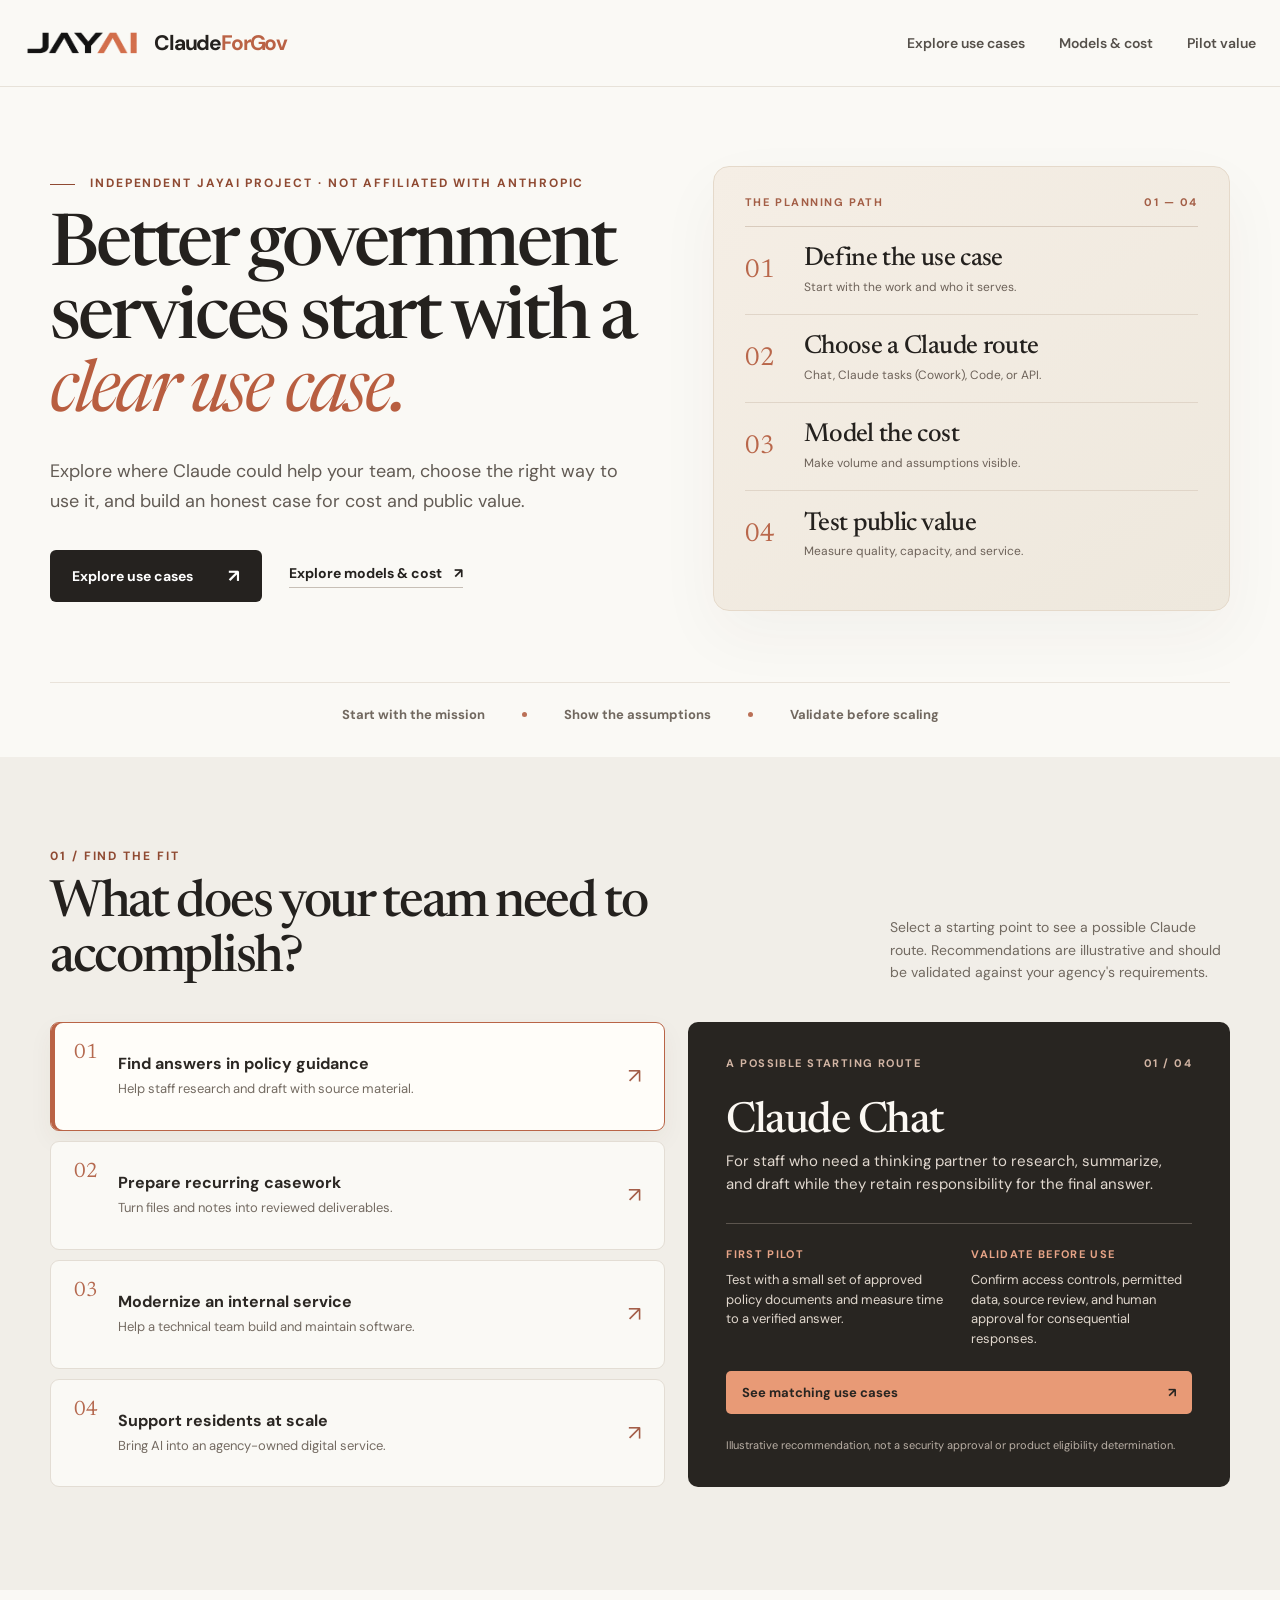
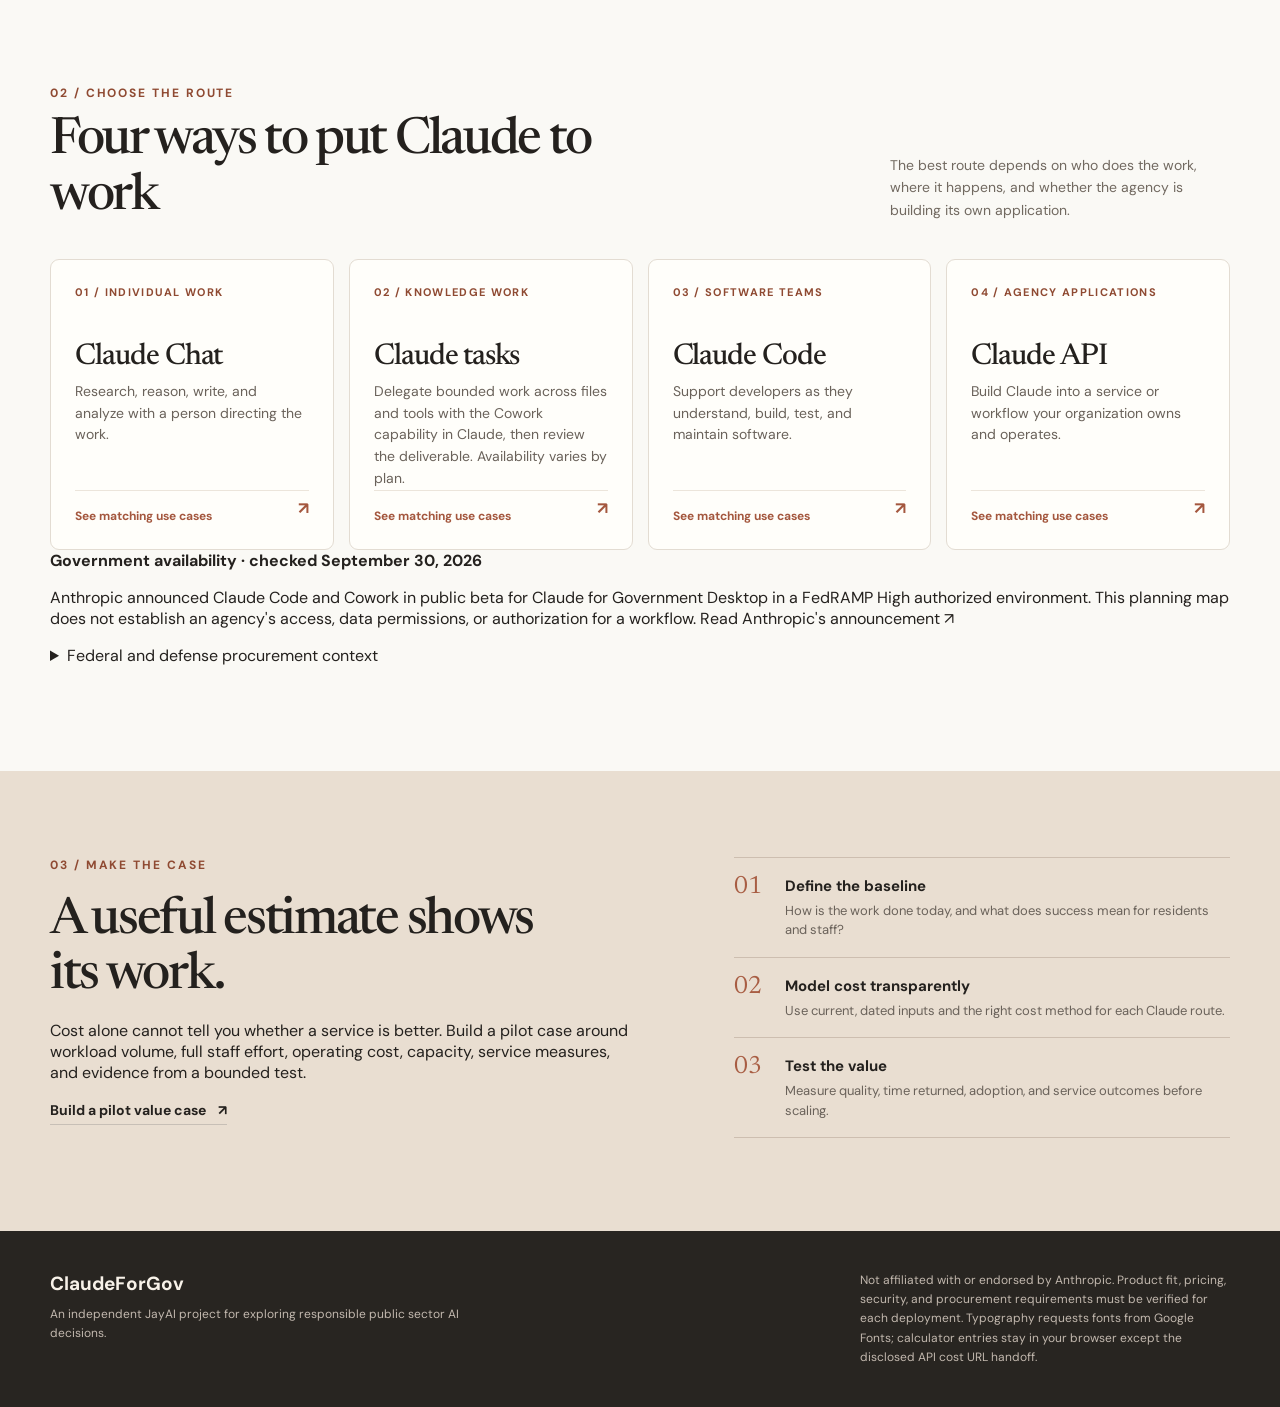
==== commit ab827348: "Update index.html for evidence-led catalog" ====
--- a/index.html
+++ b/index.html
@@ -7,7 +7,7 @@
     <meta name="description" content="Explore how government teams could use Claude to improve service delivery, estimate cost, and plan measurable outcomes." />
     <title>ClaudeForGov | Explore a path from use case to public value</title>
     <link rel="icon" href="assets/jayai-favicon.svg" type="image/svg+xml" />
-    <link rel="stylesheet" href="styles.css?v=mobile-path-1" />
+    <link rel="stylesheet" href="styles.css?v=catalog-60" />
     <script src="app.js?v=mobile-path-1" defer></script>
   </head>
   <body>
@@ -88,6 +88,7 @@
           <article class="route-card"><span class="route-card-index">03 / Software teams</span><h3>Claude Code</h3><p>Support developers as they understand, build, test, and maintain software.</p><a class="route-card-foot" href="use-cases.html?route=Code">See matching use cases <span aria-hidden="true">↗</span></a></article>
           <article class="route-card"><span class="route-card-index">04 / Agency applications</span><h3>Claude API</h3><p>Build Claude into a service or workflow your organization owns and operates.</p><a class="route-card-foot" href="use-cases.html?route=API">See matching use cases <span aria-hidden="true">↗</span></a></article>
         </div>
+        <aside class="government-availability" aria-label="Government availability context"><strong>Government availability · checked September 30, 2026</strong><p>Anthropic announced Claude Code and Cowork in public beta for Claude for Government Desktop in a FedRAMP High authorized environment. This planning map does not establish an agency's access, data permissions, or authorization for a workflow. <a href="https://claude.com/blog/bringing-claude-code-and-claude-cowork-to-government" target="_blank" rel="noopener noreferrer">Read Anthropic's announcement ↗</a></p><details><summary>Federal and defense procurement context</summary><p>A September 25, 2026 appellate ruling upheld an exclusion of Anthropic from the defense department's supply chain. It does not determine every civilian agency's access. Federal and defense teams should confirm current procurement status and applicable restrictions before planning a deployment. <a href="https://media.cadc.uscourts.gov/opinions/docs/2026/09/26-1049-2194984.pdf" target="_blank" rel="noopener noreferrer">Read the court opinion ↗</a></p></details></aside>
       </section>
 
       <section class="approach-section" id="approach" aria-labelledby="approach-title"><div class="wrap approach-layout"><div><p class="eyebrow">03 / Make the case</p><h2 id="approach-title">A useful estimate shows its work.</h2><p>Cost alone cannot tell you whether a service is better. Build a pilot case around workload volume, full staff effort, operating cost, capacity, service measures, and evidence from a bounded test.</p><a class="text-link" href="pilot-value.html">Build a pilot value case <span aria-hidden="true">↗</span></a></div><ol class="approach-steps"><li><span>01</span><div><strong>Define the baseline</strong><p>How is the work done today, and what does success mean for residents and staff?</p></div></li><li><span>02</span><div><strong>Model cost transparently</strong><p>Use current, dated inputs and the right cost method for each Claude route.</p></div></li><li><span>03</span><div><strong>Test the value</strong><p>Measure quality, time returned, adoption, and service outcomes before scaling.</p></div></li></ol></div></section>
--- a/styles.css
+++ b/styles.css
@@ -23,3 +23,5 @@
 .recommendation-next{display:inline-flex;align-items:center;justify-content:space-between;gap:16px;margin-top:23px;padding:13px 16px;border-radius:5px;background:#e89a76;color:#282521;font-size:13px;font-weight:700}
 .recommendation-next:hover{background:#f3b28e}
 @media(max-width:680px){.recommendation{min-height:0;scroll-margin-top:16px}.recommendation h3{margin-top:22px}.recommendation-next{width:100%}}
+.mobile-live-summary{display:none}
+@media(max-width:680px){.mobile-live-summary:not([hidden]){position:fixed;z-index:20;left:0;right:0;bottom:0;display:flex;align-items:center;justify-content:space-between;gap:14px;min-height:68px;padding:10px 18px calc(10px + env(safe-area-inset-bottom));background:#282521;color:#faf7f1;box-shadow:0 -8px 30px #24211e33}.mobile-live-summary span{display:grid;gap:3px;min-width:0}.mobile-live-summary small{font-size:10px;line-height:1.2;color:#e2b199}.mobile-live-summary strong{font-size:16px;line-height:1.2;overflow-wrap:anywhere}.mobile-live-summary .mobile-summary-arrow{display:block;font-size:20px;color:#e89a76}.mobile-live-summary:focus-visible{outline:3px solid #e89a76;outline-offset:-4px}}
